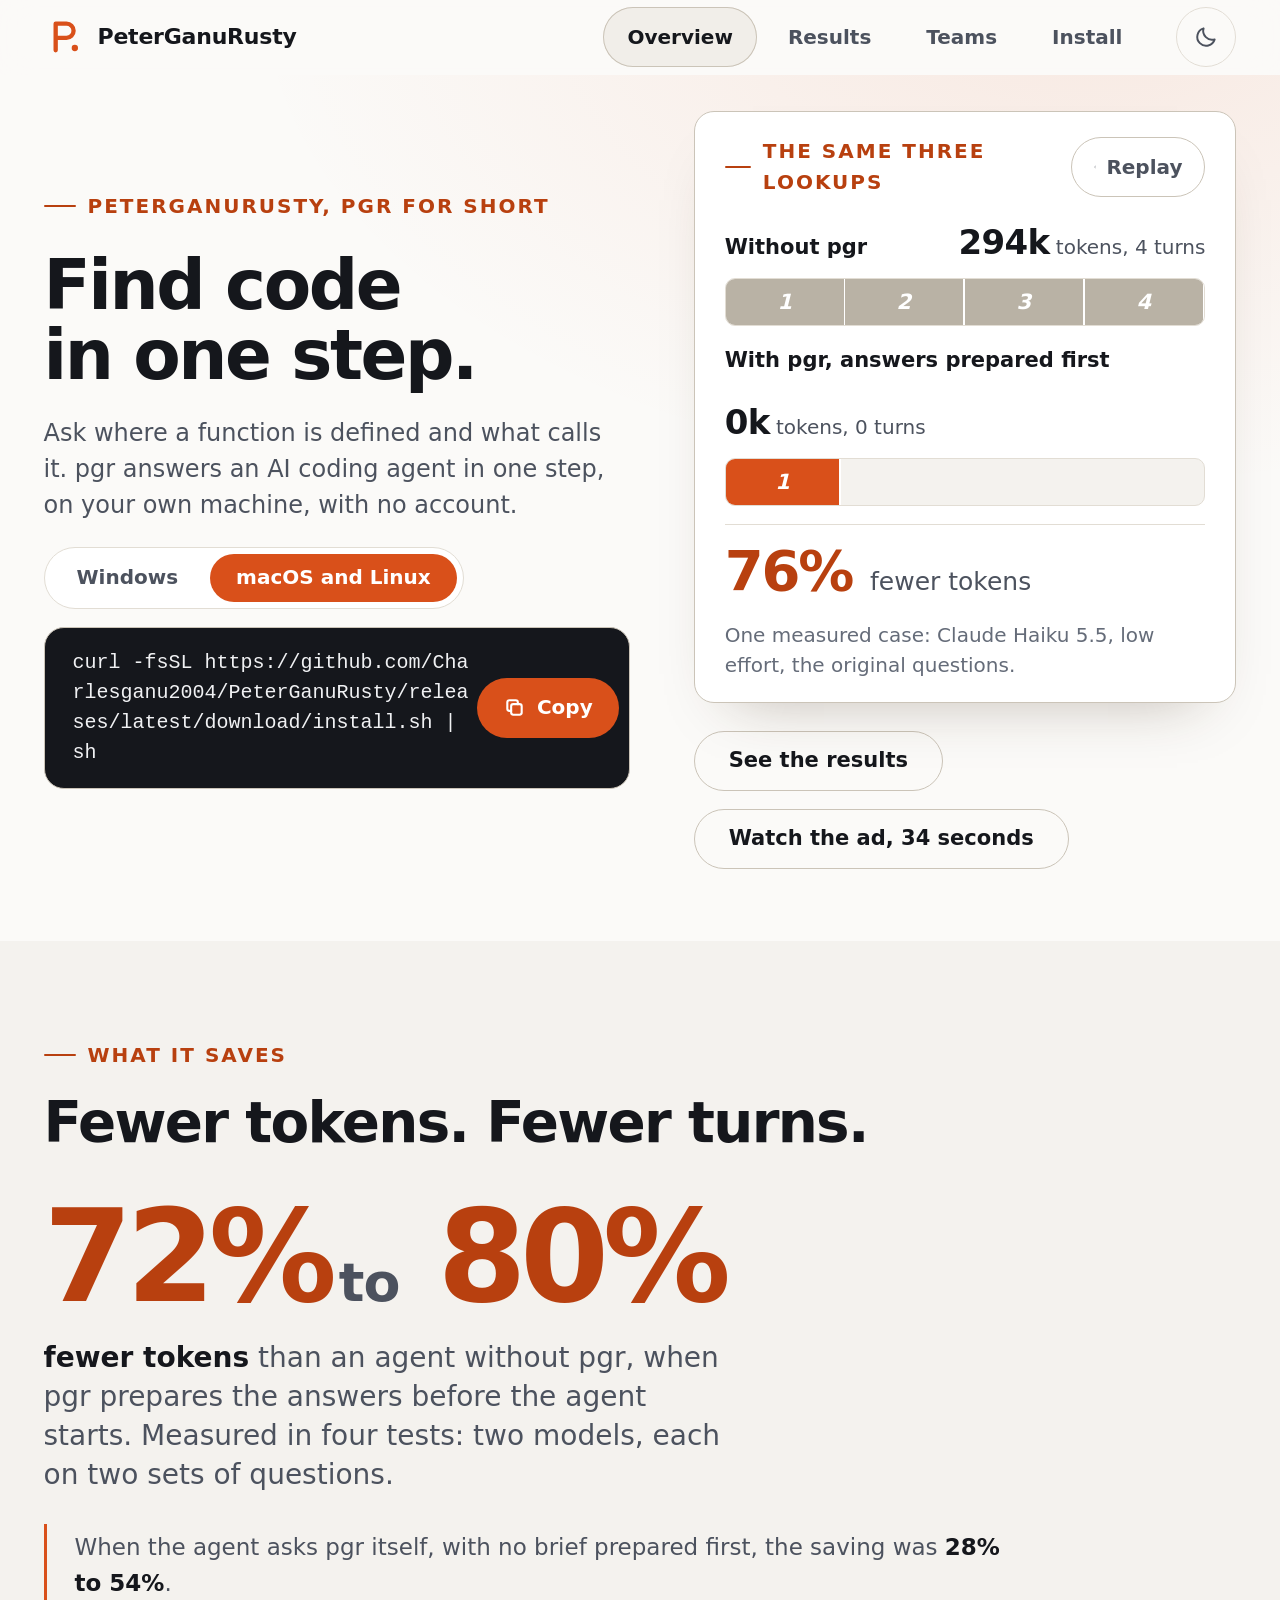
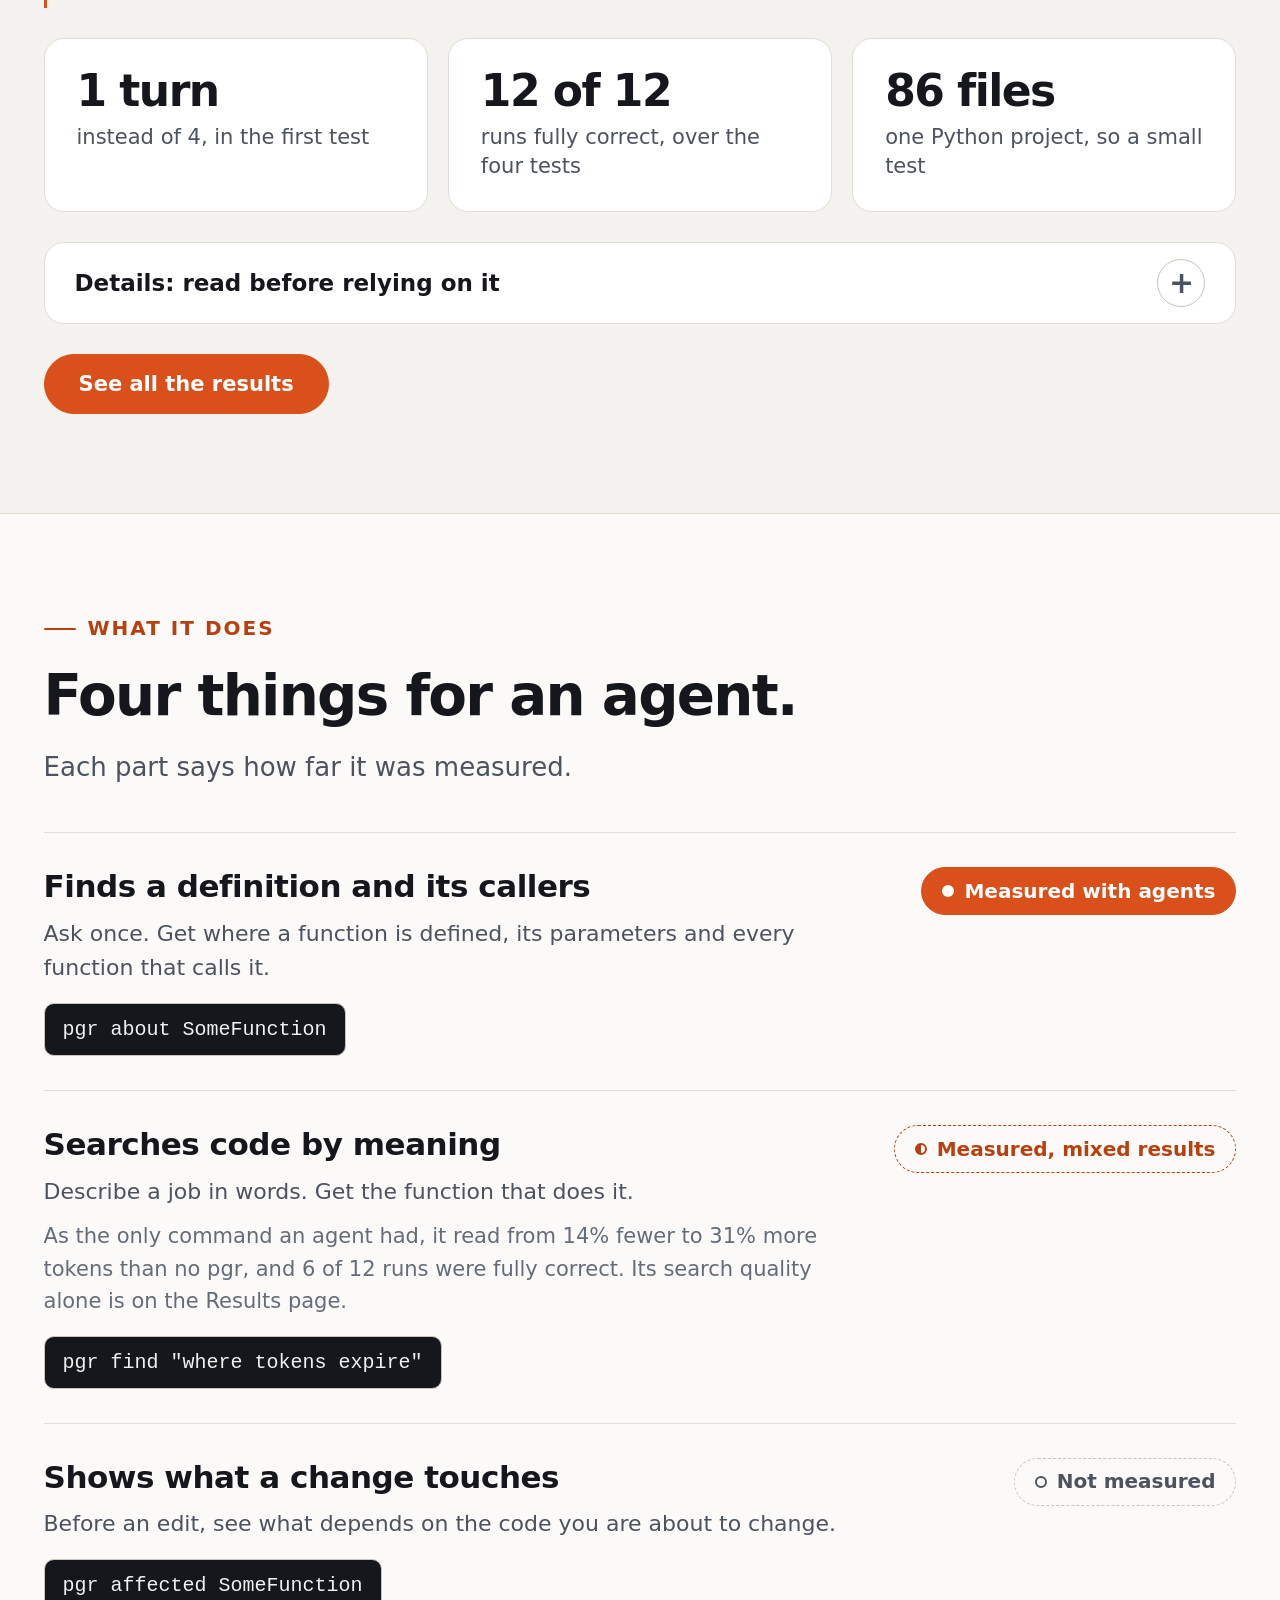
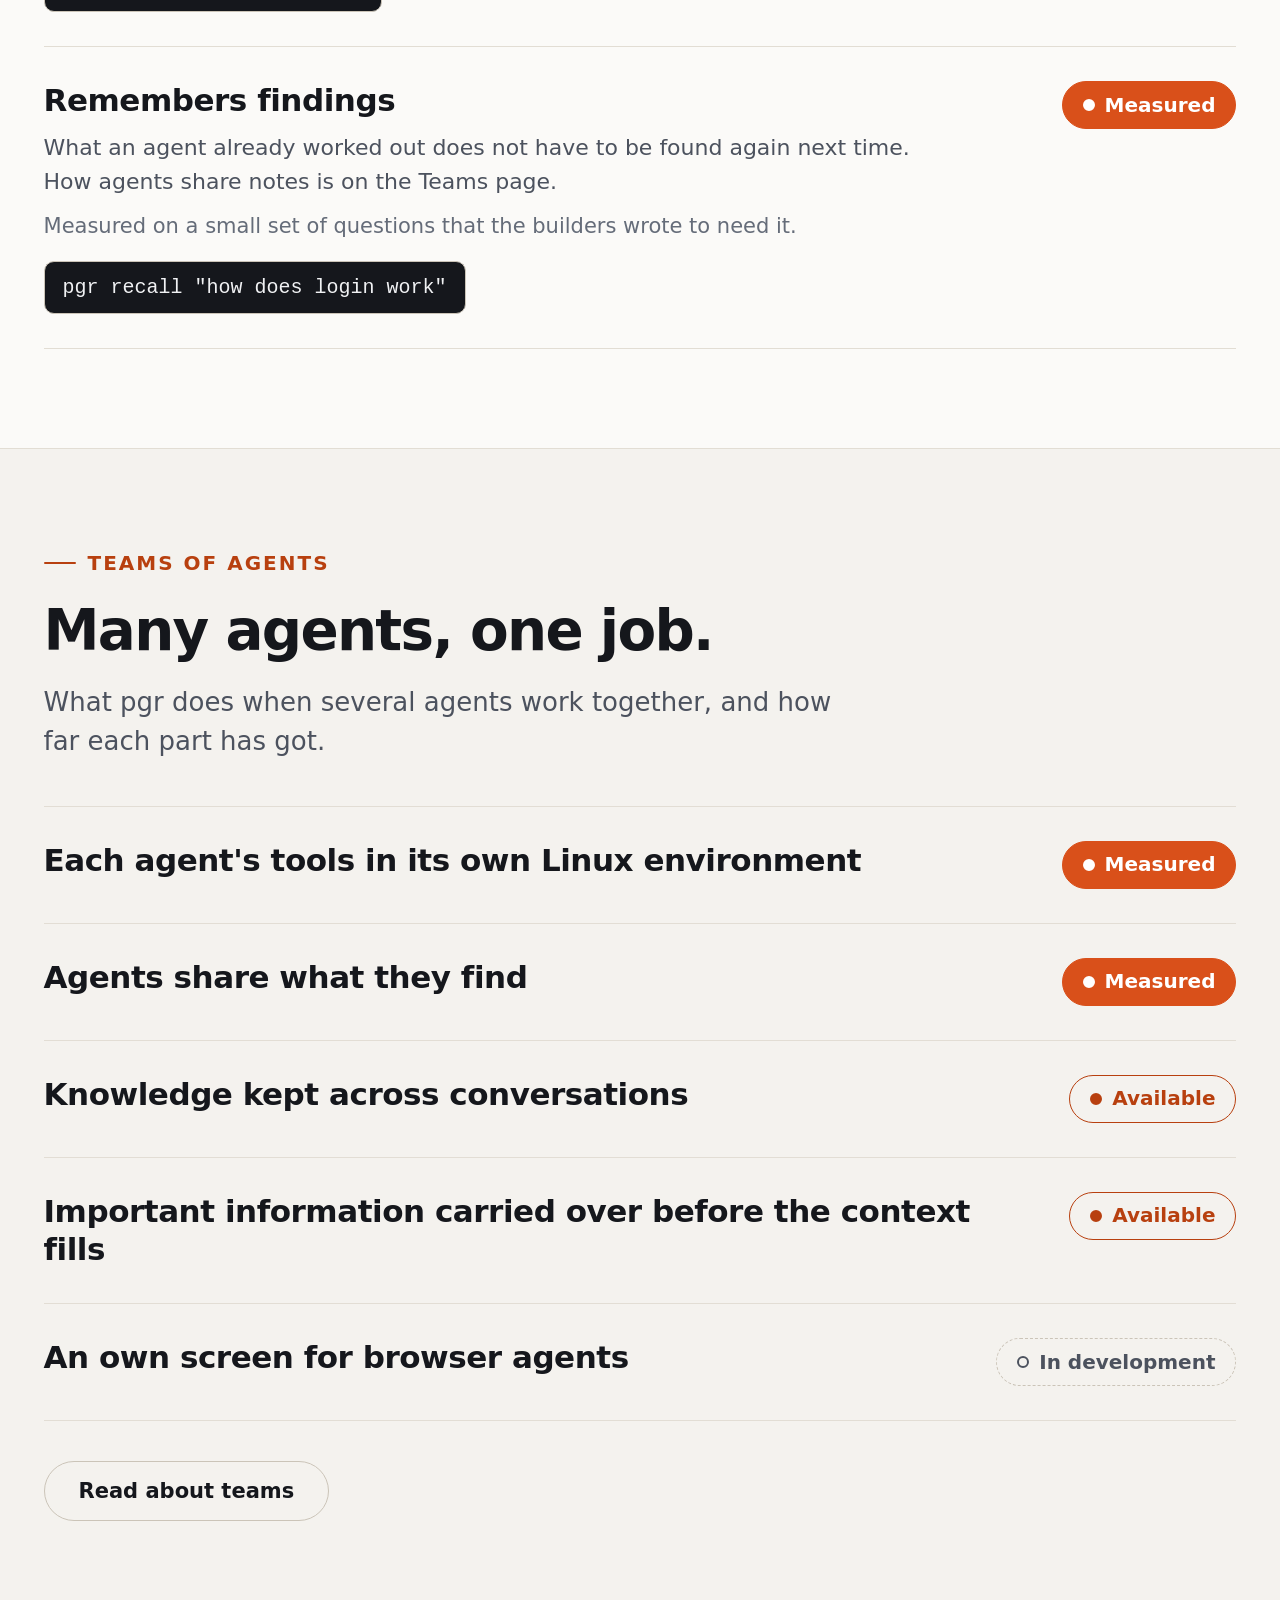
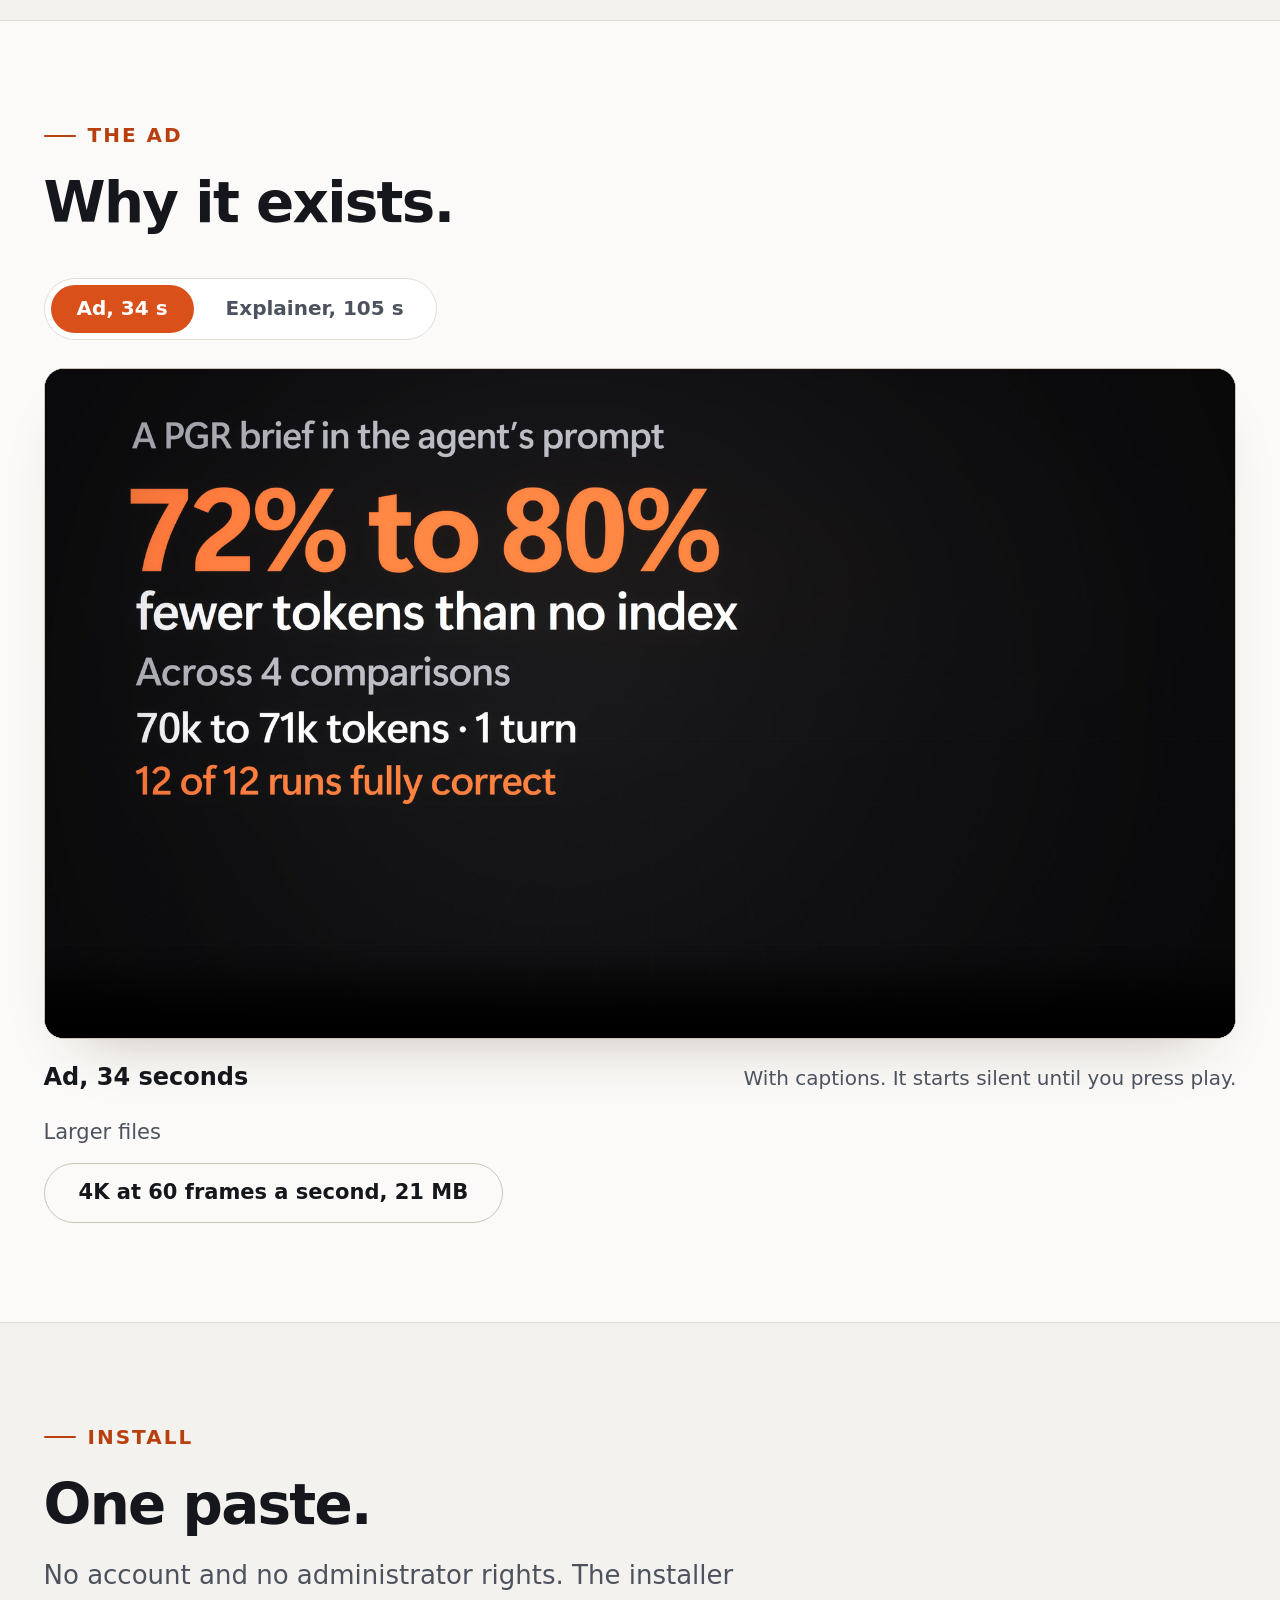
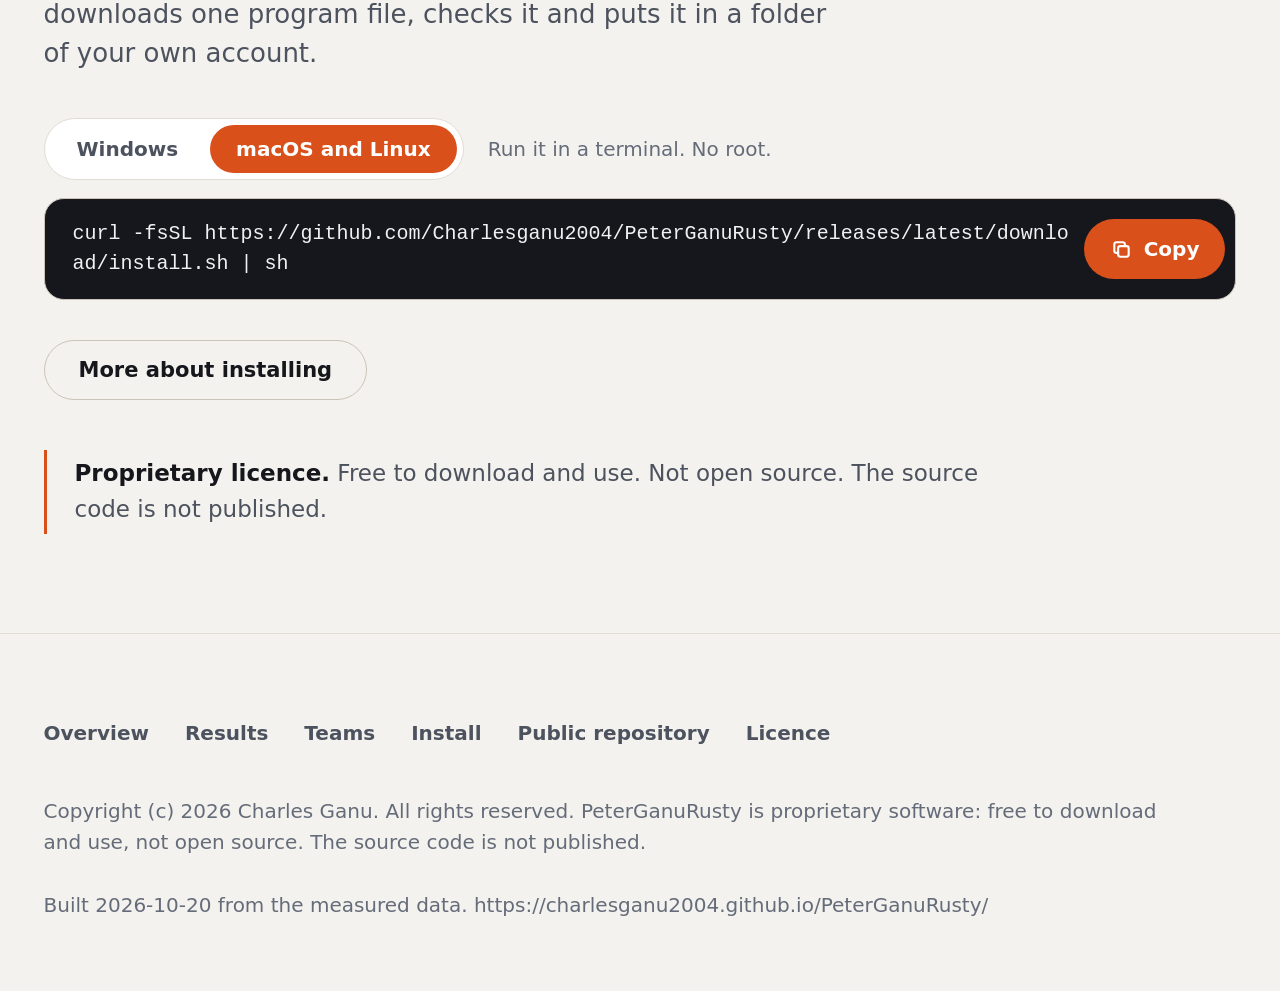
==== docs/index.html @ d9989462 "Site for 0.3.0: larger and simpler, teams of agents, new films Four pages instead of four dense ones" ====
<!doctype html>
<html lang="en">
<head>
<meta charset="utf-8">
<meta name="viewport" content="width=device-width, initial-scale=1">
<meta name="color-scheme" content="dark light">
<meta name="theme-color" content="#0c0d10">
<title>PeterGanuRusty (pgr): find code in one step</title>
<meta name="description" content="PeterGanuRusty (pgr) tells an AI coding agent where a function is defined and what calls it, in one step. It runs on your own machine with no account. Measured results and one install command.">
<meta property="og:title" content="PeterGanuRusty (pgr): find code in one step">
<meta property="og:description" content="A command for AI coding agents that finds code in one step. Local, no account, with measured results.">
<meta property="og:type" content="website">
<link rel="icon" href="data:image/svg+xml,%3Csvg xmlns='http://www.w3.org/2000/svg' viewBox='0 0 24 24'%3E%3Cpath d='M7 4v16M7 4h6.5a4.25 4.25 0 0 1 0 8.5H7' fill='none' stroke='%23ff7a3d' stroke-width='3.2' stroke-linecap='round' stroke-linejoin='round'/%3E%3Ccircle cx='18.5' cy='18.6' r='1.9' fill='%23ff7a3d'/%3E%3C/svg%3E">
<script>(function () { var r = document.documentElement; r.className += " js"; try { var t = localStorage.getItem("pgr-theme"); if (t === "light" || t === "dark") r.setAttribute("data-theme", t); } catch (e) { /* no storage: follow the system */ } })();</script>
<link rel="stylesheet" href="assets/site.css?v=f814f77e">
</head>
<body class="home">
<a class="skip" href="#main">Skip to content</a>
<!--slot:nav--><header class="nav" id="nav">
    <div class="nav-in">
      <a class="brand" href="index.html" aria-label="PeterGanuRusty, overview"><svg class="logo" viewBox="0 0 24 24" aria-hidden="true" focusable="false"><path d="M7 4v16M7 4h6.5a4.25 4.25 0 0 1 0 8.5H7"/><circle cx="18.5" cy="18.6" r="1.9"/></svg><span>PeterGanuRusty</span></a>
      <nav class="nav-links" aria-label="Pages">
        <a href="index.html" aria-current="page">Overview</a>
        <a href="results.html">Results</a>
        <a href="teams.html">Teams</a>
        <a href="install.html">Install</a>
      </nav>
      <button type="button" class="icon-btn" data-theme-toggle aria-label="Switch between the dark and the light theme"><svg viewBox="0 0 24 24" aria-hidden="true" focusable="false"><g class="sun"><circle cx="12" cy="12" r="4.2"/><path d="M12 2.8v2.4M12 18.8v2.4M2.8 12h2.4M18.8 12h2.4M5.5 5.5l1.7 1.7M16.8 16.8l1.7 1.7M5.5 18.5l1.7-1.7M16.8 7.2l1.7-1.7"/></g><path class="moon" d="M20 14.2A8.2 8.2 0 0 1 9.8 4a8.2 8.2 0 1 0 10.2 10.2z"/></svg></button>
    </div>
  </header><!--/slot:nav-->
<main id="main">

  <section class="hero" id="top" aria-labelledby="title">
    <div class="wrap hero-grid">
      <div class="hero-copy">
        <p class="eyebrow">PeterGanuRusty, pgr for short</p>
        <h1 id="title" class="display" aria-label="Find code in one step."><span class="w" aria-hidden="true" style="--i:0"><span>Find</span></span> <span class="w" aria-hidden="true" style="--i:1"><span>code</span></span> <span class="w" aria-hidden="true" style="--i:2"><span>in</span></span> <span class="w" aria-hidden="true" style="--i:3"><span>one</span></span> <span class="w" aria-hidden="true" style="--i:4"><span>step.</span></span></h1>
        <p class="lede">Ask where a function is defined and what calls it. pgr answers an AI coding agent in one step, on your own machine, with no account.</p>
        <!--slot:cmdbox--><div class="cmd" data-cmdbox>
          <div class="cmd-top"><div class="seg" role="radiogroup" aria-label="System"><button type="button" role="radio" aria-checked="true" tabindex="0" data-value="windows">Windows</button><button type="button" role="radio" aria-checked="false" tabindex="-1" data-value="unix">macOS and Linux</button></div><p class="cmd-note" data-sys="windows">Run it in PowerShell. No administrator rights.</p><p class="cmd-note" data-sys="unix" hidden>Run it in a terminal. No root.</p></div>
          <div class="cmd-line" data-sys="windows"><code class="cmd-code">irm https://github.com/Charlesganu2004/PeterGanuRusty/releases/latest/download/install.ps1 | iex</code><button type="button" class="copy" data-copy="irm https://github.com/Charlesganu2004/PeterGanuRusty/releases/latest/download/install.ps1 | iex" aria-label="Copy the Windows command"><svg viewBox="0 0 24 24" aria-hidden="true" focusable="false"><rect x="8.5" y="8.5" width="11" height="11" rx="2.2"/><path d="M15.5 8.5V6.7A2.2 2.2 0 0 0 13.3 4.5H6.7A2.2 2.2 0 0 0 4.5 6.7v6.6a2.2 2.2 0 0 0 2.2 2.2h1.8"/></svg><span class="todo">Copy</span><span class="done">Copied</span></button></div>
          <div class="cmd-line" data-sys="unix" hidden><code class="cmd-code">curl -fsSL https://github.com/Charlesganu2004/PeterGanuRusty/releases/latest/download/install.sh | sh</code><button type="button" class="copy" data-copy="curl -fsSL https://github.com/Charlesganu2004/PeterGanuRusty/releases/latest/download/install.sh | sh" aria-label="Copy the macOS and Linux command"><svg viewBox="0 0 24 24" aria-hidden="true" focusable="false"><rect x="8.5" y="8.5" width="11" height="11" rx="2.2"/><path d="M15.5 8.5V6.7A2.2 2.2 0 0 0 13.3 4.5H6.7A2.2 2.2 0 0 0 4.5 6.7v6.6a2.2 2.2 0 0 0 2.2 2.2h1.8"/></svg><span class="todo">Copy</span><span class="done">Copied</span></button></div>
        </div><!--/slot:cmdbox-->
      </div>
      <div class="hero-side">
        <!--slot:replay--><div class="replay" role="group" aria-label="The same three lookups, with and without pgr">
    <div class="replay-top"><p class="eyebrow">The same three lookups</p><button type="button" class="replay-btn" aria-label="Play the picture again"><svg viewBox="0 0 24 24" aria-hidden="true" focusable="false"><path d="M20 12a8 8 0 1 1-2.6-5.9"/><path d="M20 4.5v4.6h-4.6"/></svg>Replay</button></div>
    <p class="sr-only">Without pgr, an agent read 294k tokens over 4 turns to answer three lookups. With pgr preparing the answers first, it read 71k tokens over 1 turn: 76% fewer tokens.</p>
    <div class="lane lane--ref" aria-hidden="true">
      <div class="lane-head"><span class="lane-name">Without pgr</span><span class="lane-read"><b data-tokens="293653" data-final="294k">294k</b> tokens, <span data-turns data-final="4 turns">4 turns</span></span></div>
      <div class="track"><i class="blk" style="--i:0;--w:25.000%">1</i><i class="blk" style="--i:1;--w:25.000%">2</i><i class="blk" style="--i:2;--w:25.000%">3</i><i class="blk" style="--i:3;--w:25.000%">4</i></div>
    </div>
    <div class="lane lane--best" aria-hidden="true">
      <div class="lane-head"><span class="lane-name">With pgr, answers prepared first</span><span class="lane-read"><b data-tokens="70631" data-final="71k">71k</b> tokens, <span data-turns data-final="1 turn">1 turn</span></span></div>
      <div class="track"><i class="blk" style="--i:0;--w:24.053%">1</i></div>
    </div>
    <p class="delta"><b data-count="76" data-suffix="%">76%</b><span>fewer tokens</span></p>
    <p class="fine">One measured case: Claude Haiku 5.5, low effort, the original questions.</p>
  </div><!--/slot:replay-->
        <div class="btn-row"><a class="btn" href="results.html">See the results</a><!--slot:watch--><a class="btn" href="#ad">Watch the ad, 34 seconds</a><!--/slot:watch--></div>
      </div>
    </div>
  </section>

  <section class="screen screen--alt" id="saves" aria-labelledby="saves-h">
    <div class="wrap">
      <div class="screen-head rv"><p class="eyebrow">What it saves</p><h2 class="title" id="saves-h">Fewer tokens. Fewer turns.</h2></div>
      <!--slot:saves--><div class="stack">
      <div class="rv"><span class="num num--accent" aria-label="72% to 80%"><span data-count="72" data-suffix="%">72%</span><span class="u">to</span> <span data-count="80" data-suffix="%">80%</span></span><p class="stat-label"><b>fewer tokens</b> than an agent without pgr, when pgr prepares the answers before the agent starts. Measured in four tests: two models, each on two sets of questions.</p></div>
      <p class="note rv">When the agent asks pgr itself, with no brief prepared first, the saving was <b>28% to 54%</b>.</p>
      <div class="stats rv"><div><b>1 turn</b><span>instead of 4, in the first test</span></div><div><b>12 of 12</b><span>runs fully correct, over the four tests</span></div><div><b>86 files</b><span>one Python project, so a small test</span></div></div>
      <details class="more rv"><summary>Details: read before relying on it</summary><div class="more-body"><ul class="bullets"><li>The tests ran on one Python project of 86 files, with three lookup questions, on Claude Haiku 5.5, low effort and Claude Sonnet 5.5, medium effort.</li><li>The ready brief means pgr prepared the answers before the agent started. The agent had no command to call. The questions suit it: two of the three in each set name the function.</li><li>The people who built pgr wrote the questions. The second set was written after the first, but the ready brief was written after both had been run, so it is not an untouched test.</li><li>Open-ended work was not tested: finding a bug, changing code, or exploring a repository the agent was not pointed at.</li><li>The agents without pgr were run a day before the team tests, so that comparison crosses a day. On the test machine another tool altered some of their reads, which lowered their correct answers, so pgr is compared with them on tokens and turns, not on correct answers.</li></ul><div class="btn-row"><a class="btn" href="results.html#method">All the limits, on the Results page</a></div></div></details>
      <div class="btn-row rv"><a class="btn btn--primary" href="results.html">See all the results</a></div>
    </div><!--/slot:saves-->
    </div>
  </section>

  <section class="screen" id="does" aria-labelledby="does-h">
    <div class="wrap">
      <div class="screen-head rv"><p class="eyebrow">What it does</p><h2 class="title" id="does-h">Four things for an agent.</h2><p class="lede">Each part says how far it was measured.</p></div>
      <!--slot:does--><div class="rows rv">
        <article class="row"><div><h3>Finds a definition and its callers</h3><p>Ask once. Get where a function is defined, its parameters and every function that calls it.</p><code class="cmdpill">pgr about SomeFunction</code></div><span class="chip chip--measured">Measured with agents</span></article>
        <article class="row"><div><h3>Searches code by meaning</h3><p>Describe a job in words. Get the function that does it.</p><p class="row-note">As the only command an agent had, it read from 14% fewer to 31% more tokens than no pgr, and 6 of 12 runs were fully correct. Its search quality alone is on the Results page.</p><code class="cmdpill">pgr find &quot;where tokens expire&quot;</code></div><span class="chip chip--mixed">Measured, mixed results</span></article>
        <article class="row"><div><h3>Shows what a change touches</h3><p>Before an edit, see what depends on the code you are about to change.</p><code class="cmdpill">pgr affected SomeFunction</code></div><span class="chip chip--dev">Not measured</span></article>
        <article class="row"><div><h3>Remembers findings</h3><p>What an agent already worked out does not have to be found again next time. How agents share notes is on the Teams page.</p><p class="row-note">Measured on a small set of questions that the builders wrote to need it.</p><code class="cmdpill">pgr recall &quot;how does login work&quot;</code></div><span class="chip chip--measured">Measured</span></article>
      </div><!--/slot:does-->
    </div>
  </section>

  <section class="screen screen--alt" id="teams" aria-labelledby="teams-h">
    <div class="wrap">
      <div class="screen-head rv"><p class="eyebrow">Teams of agents</p><h2 class="title" id="teams-h">Many agents, one job.</h2><p class="lede">What pgr does when several agents work together, and how far each part has got.</p></div>
      <!--slot:teams--><div class="rows rv">
        <article class="row"><div><h3>Each agent&#x27;s tools in its own Linux environment</h3></div><span class="chip chip--measured">Measured</span></article>
        <article class="row"><div><h3>Agents share what they find</h3></div><span class="chip chip--measured">Measured</span></article>
        <article class="row"><div><h3>Knowledge kept across conversations</h3></div><span class="chip chip--available">Available</span></article>
        <article class="row"><div><h3>Important information carried over before the context fills</h3></div><span class="chip chip--available">Available</span></article>
        <article class="row"><div><h3>An own screen for browser agents</h3></div><span class="chip chip--dev">In development</span></article>
      </div><!--/slot:teams-->
      <div class="btn-row rv" style="margin-top:2rem"><a class="btn" href="teams.html">Read about teams</a></div>
    </div>
  </section>

  <section class="screen" id="ad" aria-labelledby="ad-h">
    <div class="wrap">
      <div class="screen-head rv"><p class="eyebrow">The ad</p><h2 class="title" id="ad-h">Why it exists.</h2></div>
      <!--slot:ad--><div class="films rv" data-films>
      <div class="seg" role="radiogroup" aria-label="Film" hidden><button type="button" role="radio" aria-checked="true" tabindex="0" data-value="ad">Ad, 34 s</button><button type="button" role="radio" aria-checked="false" tabindex="-1" data-value="explainer">Explainer, 105 s</button></div>
      <figure class="film" data-kind="ad">
        <div class="film-frame" style="aspect-ratio:1920/1080"><video controls playsinline preload="none" width="1920" height="1080" poster="media/pgr-trailer-poster.jpg" aria-label="Ad, 34 seconds">
          <source src="media/pgr-trailer-1080p60.mp4" type="video/mp4">
          <track kind="captions" src="media/pgr-trailer.en.vtt" srclang="en" label="English" default>
          <p>This browser cannot play the video.</p>
        </video></div>
        <figcaption class="film-cap"><b>Ad, 34 seconds</b><span>With captions. It starts silent until you press play.</span></figcaption>
        <div class="film-links"><p>Larger files</p><div class="btn-row"><a class="btn" href="media/pgr-trailer-2160p60.mp4">4K at 60 frames a second, 21 MB</a></div></div>
      </figure>
      <figure class="film" data-kind="explainer" hidden>
        <div class="film-frame" style="aspect-ratio:1920/1080"><video controls playsinline preload="none" width="1920" height="1080" poster="media/pgr-explainer-poster.jpg" aria-label="Explainer, 105 seconds">
          <source src="media/pgr-explainer-1080p60.mp4" type="video/mp4">
          <track kind="captions" src="media/pgr-explainer.en.vtt" srclang="en" label="English" default>
          <p>This browser cannot play the video.</p>
        </video></div>
        <figcaption class="film-cap"><b>Explainer, 105 seconds</b><span>With captions. It starts silent until you press play.</span></figcaption>
        <div class="film-links"><p>Larger files</p><div class="btn-row"><a class="btn" href="media/pgr-explainer-2160p60.mp4">4K at 60 frames a second, 59 MB</a></div></div>
      </figure>
    </div><!--/slot:ad-->
    </div>
  </section>

  <section class="screen screen--alt" id="install" aria-labelledby="install-h">
    <div class="wrap">
      <div class="screen-head rv"><p class="eyebrow">Install</p><h2 class="title" id="install-h">One paste.</h2><p class="lede">No account and no administrator rights. The installer downloads one program file, checks it and puts it in a folder of your own account.</p></div>
      <div class="rv"><!--slot:cmdbox--><div class="cmd" data-cmdbox>
          <div class="cmd-top"><div class="seg" role="radiogroup" aria-label="System"><button type="button" role="radio" aria-checked="true" tabindex="0" data-value="windows">Windows</button><button type="button" role="radio" aria-checked="false" tabindex="-1" data-value="unix">macOS and Linux</button></div><p class="cmd-note" data-sys="windows">Run it in PowerShell. No administrator rights.</p><p class="cmd-note" data-sys="unix" hidden>Run it in a terminal. No root.</p></div>
          <div class="cmd-line" data-sys="windows"><code class="cmd-code">irm https://github.com/Charlesganu2004/PeterGanuRusty/releases/latest/download/install.ps1 | iex</code><button type="button" class="copy" data-copy="irm https://github.com/Charlesganu2004/PeterGanuRusty/releases/latest/download/install.ps1 | iex" aria-label="Copy the Windows command"><svg viewBox="0 0 24 24" aria-hidden="true" focusable="false"><rect x="8.5" y="8.5" width="11" height="11" rx="2.2"/><path d="M15.5 8.5V6.7A2.2 2.2 0 0 0 13.3 4.5H6.7A2.2 2.2 0 0 0 4.5 6.7v6.6a2.2 2.2 0 0 0 2.2 2.2h1.8"/></svg><span class="todo">Copy</span><span class="done">Copied</span></button></div>
          <div class="cmd-line" data-sys="unix" hidden><code class="cmd-code">curl -fsSL https://github.com/Charlesganu2004/PeterGanuRusty/releases/latest/download/install.sh | sh</code><button type="button" class="copy" data-copy="curl -fsSL https://github.com/Charlesganu2004/PeterGanuRusty/releases/latest/download/install.sh | sh" aria-label="Copy the macOS and Linux command"><svg viewBox="0 0 24 24" aria-hidden="true" focusable="false"><rect x="8.5" y="8.5" width="11" height="11" rx="2.2"/><path d="M15.5 8.5V6.7A2.2 2.2 0 0 0 13.3 4.5H6.7A2.2 2.2 0 0 0 4.5 6.7v6.6a2.2 2.2 0 0 0 2.2 2.2h1.8"/></svg><span class="todo">Copy</span><span class="done">Copied</span></button></div>
        </div><!--/slot:cmdbox--></div>
      <div class="btn-row rv" style="margin-top:2rem"><a class="btn" href="install.html">More about installing</a></div>
      <p class="note rv" style="margin-top:2.5rem"><b>Proprietary licence.</b> Free to download and use. Not open source. The source code is not published.</p>
    </div>
  </section>

</main>
<!--slot:foot--><footer class="foot">
  <div class="wrap foot-in">
    <nav aria-label="More"><a href="index.html">Overview</a><a href="results.html">Results</a><a href="teams.html">Teams</a><a href="install.html">Install</a><a href="https://github.com/Charlesganu2004/PeterGanuRusty">Public repository</a><a href="https://github.com/Charlesganu2004/PeterGanuRusty/blob/main/LICENSE.txt">Licence</a></nav>
    <p>Copyright (c) 2026 Charles Ganu. All rights reserved. PeterGanuRusty is proprietary software: free to download and use, not open source. The source code is not published.</p>
    <p>Built 2026-10-20 from the measured data. https://charlesganu2004.github.io/PeterGanuRusty/</p>
  </div>
</footer><!--/slot:foot-->
<script src="data/showcase.js?v=c8330b98" defer></script>
<script src="assets/site.js?v=c5bd0700" defer></script>
</body>
</html>
---- docs/assets/site.css ----
/* PeterGanuRusty site. One theme in two lights, one rust accent, one radius scale.
   Built for a desktop screen: the root size grows with the window (20 px up to 1536 wide, 25 px at 1920, 28 px from 2150),
   body text is never under 20 px at the common sizes, every control is at least 3 rem (60 px) tall, and each section holds
   one idea and one big number. Motion is transform and opacity only and stops for people who ask for less. */

:root {
  color-scheme: dark;
  --bg: #0c0d10;
  --bg-2: #101216;
  --surface: #15181d;
  --surface-2: #1d2128;
  --line: #2a2f38;
  --line-2: #3b424d;
  --text: #f5f6f8;
  --muted: #b3b9c4;
  --faint: #8c94a1;
  --accent: #ff7a3d;
  --accent-ink: #ff9461;
  --on-accent: #1c0d04;
  --accent-soft: rgba(255, 122, 61, .14);
  --bar-ref: #4a515d;
  --glass: rgba(12, 13, 16, .82);
  --code-bg: #0a0b0e;
  --shadow: 0 30px 60px -34px rgba(0, 0, 0, .8);

  --font: "Segoe UI Variable Display", "Segoe UI Variable Text", "Segoe UI", system-ui, -apple-system, "Helvetica Neue", Arial, sans-serif;
  --mono: "Cascadia Mono", "SF Mono", ui-monospace, Menlo, Consolas, monospace;

  /* one radius scale: small, large, pill */
  --r-s: 10px;
  --r-l: 20px;
  --r-pill: 999px;

  --nav-h: 3.7rem;
  --control: 3rem;
  --gut: clamp(1.25rem, 3.4vw, 4.5rem);
  --wrap: min(100% - 2 * var(--gut), 78rem);
  --ease: cubic-bezier(.22, .8, .24, 1);
}

@media (prefers-color-scheme: light) {
  :root:not([data-theme="dark"]) {
    color-scheme: light;
    --bg: #fbfaf8;
    --bg-2: #f4f2ee;
    --surface: #ffffff;
    --surface-2: #f1eee9;
    --line: #e2ddd4;
    --line-2: #cbc4b8;
    --text: #15171c;
    --muted: #4c525e;
    --faint: #656c79;
    --accent: #d9501a;
    --accent-ink: #b8400f;
    --on-accent: #ffffff;
    --accent-soft: rgba(217, 80, 26, .10);
    --bar-ref: #b9b2a5;
    --glass: rgba(251, 250, 248, .86);
    --code-bg: #15171c;
    --shadow: 0 30px 60px -38px rgba(60, 40, 20, .35);
  }
}

:root[data-theme="light"] {
  color-scheme: light;
  --bg: #fbfaf8;
  --bg-2: #f4f2ee;
  --surface: #ffffff;
  --surface-2: #f1eee9;
  --line: #e2ddd4;
  --line-2: #cbc4b8;
  --text: #15171c;
  --muted: #4c525e;
  --faint: #656c79;
  --accent: #d9501a;
  --accent-ink: #b8400f;
  --on-accent: #ffffff;
  --accent-soft: rgba(217, 80, 26, .10);
  --bar-ref: #b9b2a5;
  --glass: rgba(251, 250, 248, .86);
  --code-bg: #15171c;
  --shadow: 0 30px 60px -38px rgba(60, 40, 20, .35);
}

/* ---------- base ---------- */

*, *::before, *::after { box-sizing: border-box; }
html { font-size: clamp(20px, 1.3vw, 28px); -webkit-text-size-adjust: 100%; scroll-behavior: smooth; scroll-padding-top: calc(var(--nav-h) + 1rem); }
@media (max-width: 760px) { html { font-size: 18px; } }
body { margin: 0; background: var(--bg); color: var(--text); font-family: var(--font); font-size: 1rem; line-height: 1.55; font-feature-settings: "tnum" 1; -webkit-font-smoothing: antialiased; text-rendering: optimizeLegibility; }
h1, h2, h3, p, ul, ol, figure, dl, dd { margin: 0; }
ul, ol { padding: 0; list-style: none; }
img, svg, video { display: block; max-width: 100%; }
a { color: inherit; text-decoration-color: color-mix(in oklab, currentColor 40%, transparent); text-underline-offset: .2em; }
a:hover { text-decoration-color: currentColor; }
button { font: inherit; color: inherit; background: none; border: 0; padding: 0; cursor: pointer; }
code, kbd, pre { font-family: var(--mono); }
:focus-visible { outline: 3px solid var(--accent-ink); outline-offset: 3px; border-radius: var(--r-s); }
::selection { background: var(--accent); color: var(--on-accent); }
.sr-only { position: absolute; width: 1px; height: 1px; overflow: hidden; clip: rect(0 0 0 0); white-space: nowrap; }
.skip { position: absolute; left: 1rem; top: -4rem; z-index: 100; background: var(--accent); color: var(--on-accent); padding: .8rem 1.2rem; border-radius: var(--r-s); font-weight: 600; }
.skip:focus { top: 1rem; }
.wrap { width: var(--wrap); margin-inline: auto; }

/* a single column of content never grows wider than its container, however long a line of it is */
.hero-copy, .stack, .screen-head, .cmd, .lane, .group, .item-list, .legend, .more-body, .dl, .bullets, .films, .foot-in, .replay, .chart { grid-template-columns: minmax(0, 1fr); }

/* ---------- navigation ---------- */

.nav { position: sticky; top: 0; z-index: 50; background: var(--glass); backdrop-filter: blur(16px) saturate(1.2); -webkit-backdrop-filter: blur(16px) saturate(1.2); border-bottom: 1px solid transparent; transition: border-color .2s; }
.nav.scrolled { border-bottom-color: var(--line); }
.nav-in { display: flex; align-items: center; gap: 1.5rem; min-height: var(--nav-h); width: var(--wrap); margin-inline: auto; }
.brand { display: inline-flex; align-items: center; gap: .7rem; min-height: var(--control); font-weight: 700; font-size: 1.1rem; letter-spacing: -.01em; text-decoration: none; }
.logo { width: 2rem; height: 2rem; fill: none; stroke: var(--accent); stroke-width: 2.6; stroke-linecap: round; stroke-linejoin: round; }
.logo circle { fill: var(--accent); stroke: none; }
.nav-links { display: flex; gap: .35rem; margin-left: auto; }
.nav-links a { display: inline-flex; align-items: center; min-height: var(--control); padding: 0 1.2rem; border-radius: var(--r-pill); color: var(--muted); font-weight: 560; text-decoration: none; transition: background .15s, color .15s; }
.nav-links a:hover { color: var(--text); background: var(--surface-2); }
.nav-links a[aria-current="page"] { color: var(--text); background: var(--surface-2); box-shadow: inset 0 0 0 1px var(--line-2); }
.icon-btn { display: inline-grid; place-items: center; width: var(--control); height: var(--control); border-radius: var(--r-pill); color: var(--muted); border: 1px solid var(--line); transition: color .15s, border-color .15s, background .15s; }
.icon-btn:hover { color: var(--text); border-color: var(--line-2); background: var(--surface-2); }
.icon-btn svg { width: 1.3rem; height: 1.3rem; fill: none; stroke: currentColor; stroke-width: 1.8; stroke-linecap: round; stroke-linejoin: round; }
.icon-btn .moon { display: none; }
:root[data-theme="light"] .icon-btn .sun { display: none; }
:root[data-theme="light"] .icon-btn .moon { display: block; }
@media (prefers-color-scheme: light) {
  :root:not([data-theme="dark"]) .icon-btn .sun { display: none; }
  :root:not([data-theme="dark"]) .icon-btn .moon { display: block; }
}
@media (max-width: 760px) { .nav-in { gap: .4rem; } .nav-links a { padding: 0 .7rem; } .brand span { display: none; } }
@media (max-width: 480px) { .nav-links { gap: 0; } .nav-links a { padding: 0 .5rem; font-size: .9rem; } .icon-btn { width: 48px; height: 48px; } }

/* ---------- type ---------- */

.eyebrow { display: inline-flex; align-items: center; gap: .6rem; font-size: 1rem; font-weight: 700; letter-spacing: .1em; text-transform: uppercase; color: var(--accent-ink); }
.eyebrow::before { content: ""; width: 1.6rem; height: 2px; background: currentColor; border-radius: 2px; }
.display { font-size: clamp(3rem, 5.4vw, 6.6rem); line-height: 1.02; letter-spacing: -.035em; font-weight: 720; text-wrap: balance; }
.display .w { display: inline-block; overflow: hidden; vertical-align: top; padding-bottom: .12em; margin-bottom: -.12em; }
.display .w > span { display: inline-block; }
.title { font-size: clamp(2.5rem, 4.4vw, 5rem); line-height: 1.06; letter-spacing: -.03em; font-weight: 700; }
.lede { font-size: 1.3rem; line-height: 1.5; color: var(--muted); max-width: 36rem; }
.lede b, .lede strong { color: var(--text); font-weight: 600; }
.fine { font-size: 1rem; line-height: 1.5; color: var(--faint); }
.mono { font-family: var(--mono); }
.accent { color: var(--accent-ink); }

/* ---------- sections ---------- */

.screen { position: relative; padding-block: clamp(4rem, 11vh, 8rem); }
.screen + .screen { border-top: 1px solid var(--line); }
.screen--alt { background: var(--bg-2); }
.screen-head { display: grid; gap: 1.1rem; margin-bottom: clamp(2.2rem, 5vh, 3.6rem); }
.screen-head .lede { max-width: 40rem; }
.stack { display: grid; gap: clamp(1.5rem, 3vh, 2.4rem); }

/* ---------- controls ---------- */

.btn-row { display: flex; flex-wrap: wrap; gap: .9rem; }
.btn { display: inline-flex; align-items: center; justify-content: center; gap: .6rem; min-height: var(--control); padding: 0 1.7rem; border-radius: var(--r-pill); font-weight: 650; font-size: 1.05rem; text-decoration: none; border: 1px solid var(--line-2); background: transparent; color: var(--text); transition: transform .15s var(--ease), background .15s, border-color .15s; }
.btn:hover { background: var(--surface-2); border-color: var(--faint); }
.btn:active { transform: translateY(1px); }
.btn--primary { background: var(--accent); border-color: var(--accent); color: var(--on-accent); }
.btn--primary:hover { background: var(--accent-ink); border-color: var(--accent-ink); }
.btn svg { width: 1.2rem; height: 1.2rem; fill: none; stroke: currentColor; stroke-width: 2; stroke-linecap: round; stroke-linejoin: round; }

.seg { display: inline-flex; padding: .3rem; gap: .3rem; border: 1px solid var(--line); border-radius: var(--r-pill); background: var(--surface); }
.seg button { min-height: max(48px, calc(var(--control) - .6rem)); padding: 0 1.3rem; border-radius: var(--r-pill); font-weight: 600; color: var(--muted); transition: background .15s, color .15s; }
.seg button:hover { color: var(--text); }
.seg button[aria-checked="true"] { background: var(--accent); color: var(--on-accent); }
.seg button:focus-visible { outline-offset: 1px; }

/* the install command */
.cmd { display: grid; gap: .9rem; }
.cmd-top { display: flex; flex-wrap: wrap; align-items: center; gap: .6rem 1.2rem; }
.cmd-top .cmd-note { margin: 0; }
.cmd-line { display: flex; align-items: center; gap: .4rem; background: var(--code-bg); border: 1px solid var(--line-2); border-radius: var(--r-l); padding: .5rem .5rem .5rem 1.4rem; min-height: 4.2rem; }
.cmd-line[hidden] { display: none; }
.cmd-code { flex: 1; min-width: 0; font-family: var(--mono); font-size: 1rem; line-height: 1.5; color: #f0f1f3; white-space: pre-wrap; overflow-wrap: anywhere; word-break: break-all; padding-block: .5rem; }
.cmd-multi { word-break: normal; }
.cmd-code .p { color: var(--accent); user-select: none; }
.copy { display: inline-flex; align-items: center; gap: .55rem; min-height: var(--control); padding: 0 1.3rem; border-radius: var(--r-pill); background: var(--accent); color: var(--on-accent); font-weight: 700; font-size: 1rem; flex: none; transition: background .15s, transform .15s var(--ease); }
.copy:hover { background: var(--accent-ink); }
.copy:active { transform: translateY(1px); }
.copy svg { width: 1.15rem; height: 1.15rem; fill: none; stroke: currentColor; stroke-width: 2.2; stroke-linecap: round; stroke-linejoin: round; }
.copy .done { display: none; }
.copy.is-done .done { display: inline; }
.copy.is-done .todo { display: none; }
.cmd-note { color: var(--faint); font-size: 1rem; }
.cmd-note[hidden] { display: none; }

/* ---------- the first screen ---------- */

.hero { padding-block: clamp(1.4rem, 4vh, 3.2rem) clamp(3rem, 8vh, 6rem); min-height: calc(100svh - var(--nav-h)); display: grid; align-items: center; background: radial-gradient(60rem 36rem at 85% -10%, var(--accent-soft), transparent 70%); }
.hero-grid { display: grid; grid-template-columns: minmax(0, 1.08fr) minmax(0, 1fr); gap: clamp(2.5rem, 5vw, 5rem); align-items: center; }
.hero-copy { display: grid; gap: 1.2rem; }
.hero-copy .display { margin-top: .2rem; }
.hero-copy .lede { max-width: 36rem; font-size: 1.2rem; }
.hero-side { display: grid; gap: 1.4rem; grid-template-columns: minmax(0, 1fr); }
.hero .cmd-note { display: none; }
@media (max-width: 1000px) { .hero-grid { grid-template-columns: 1fr; } }

/* the replay: one measured case, drawn as turns */
.replay { position: relative; border: 1px solid var(--line-2); border-radius: var(--r-l); background: var(--surface); padding: 1.2rem 1.5rem 1.1rem; box-shadow: var(--shadow); display: grid; gap: .9rem; }
.replay-top { display: flex; align-items: center; justify-content: space-between; gap: 1rem; }
.replay-top .eyebrow { margin: 0; }
.replay-btn { min-height: var(--control); padding: 0 1.1rem; border-radius: var(--r-pill); border: 1px solid var(--line-2); color: var(--muted); font-weight: 600; display: inline-flex; align-items: center; gap: .5rem; }
.replay-btn:hover { color: var(--text); background: var(--surface-2); }
.replay-btn svg { width: 1.1rem; height: 1.1rem; fill: none; stroke: currentColor; stroke-width: 2; stroke-linecap: round; stroke-linejoin: round; }
.lane { display: grid; gap: .45rem; }
.lane-head { display: flex; align-items: baseline; justify-content: space-between; gap: 1rem; flex-wrap: wrap; }
.lane-name { font-weight: 650; font-size: 1.05rem; }
.lane-read { color: var(--muted); font-size: 1rem; }
.lane-read b { font-size: 1.7rem; letter-spacing: -.02em; color: var(--text); font-weight: 720; }
.track { display: flex; height: 2.4rem; border-radius: var(--r-s); background: var(--bg-2); border: 1px solid var(--line); overflow: hidden; }
.blk { display: grid; place-items: center; flex: none; width: var(--w); height: 100%; background: var(--bar-ref); color: #fff; font-weight: 700; font-size: 1.05rem; border-right: 2px solid var(--surface); }
.lane--best .blk { background: var(--accent); color: var(--on-accent); }
.js .replay .blk { transform: scaleX(0); transform-origin: left; opacity: 0; }
.js .replay.run .blk { animation: land .5s var(--ease) forwards; animation-delay: calc(var(--i) * .55s + .3s); }
.js .replay.run .lane--best .blk { animation-delay: 2.7s; }
.js .replay.done .blk { transform: none; opacity: 1; animation: none; }
@keyframes land { from { transform: scaleX(0); opacity: 0; } to { transform: none; opacity: 1; } }
.delta { display: flex; align-items: baseline; gap: .9rem; flex-wrap: wrap; border-top: 1px solid var(--line); padding-top: .9rem; }
.delta b { font-size: clamp(2.8rem, 4vw, 4.4rem); line-height: 1; letter-spacing: -.04em; color: var(--accent-ink); font-weight: 760; }
.delta span { font-size: 1.25rem; color: var(--muted); }
.js .replay .delta { opacity: 0; transform: translateY(8px); }
.js .replay.run .delta { animation: rise .6s var(--ease) 3.3s forwards; }
.js .replay.done .delta { opacity: 1; transform: none; animation: none; }
@keyframes rise { to { opacity: 1; transform: none; } }

/* ---------- big numbers ---------- */

.num { display: block; font-size: clamp(4.5rem, 10vw, 12rem); line-height: .94; letter-spacing: -.05em; font-weight: 780; color: var(--text); font-variant-numeric: tabular-nums; }
.num .u { font-size: .42em; letter-spacing: -.02em; color: var(--muted); font-weight: 620; margin-left: .15em; }
.num--accent { color: var(--accent-ink); }
.stat-label { font-size: 1.4rem; line-height: 1.4; color: var(--muted); max-width: 34rem; margin-top: 1rem; }
.stat-label b { color: var(--text); font-weight: 600; }
.stats { display: grid; grid-template-columns: repeat(3, minmax(0, 1fr)); gap: 1rem; }
.stats > div { border: 1px solid var(--line); border-radius: var(--r-l); padding: 1.5rem 1.6rem; background: var(--surface); display: grid; gap: .5rem; align-content: start; }
.stats b { font-size: clamp(2.2rem, 3.4vw, 3.6rem); line-height: 1; letter-spacing: -.035em; font-weight: 740; }
.stats span { color: var(--muted); font-size: 1.05rem; line-height: 1.4; }
@media (max-width: 1000px) { .stats { grid-template-columns: 1fr; } }

.pair { display: grid; grid-template-columns: repeat(2, minmax(0, 1fr)); gap: 1.4rem; }
.pair > div { border: 1px solid var(--line); border-radius: var(--r-l); padding: 1.8rem; background: var(--surface); }
.pair > div.best { border-color: var(--accent); background: linear-gradient(180deg, var(--accent-soft), transparent 70%), var(--surface); }
.pair .num { font-size: clamp(4rem, 8vw, 9rem); }
.pair p { color: var(--muted); font-size: 1.15rem; margin-top: .8rem; }
@media (max-width: 1000px) { .pair { grid-template-columns: 1fr; } }

/* ---------- rows, chips, notes ---------- */

.rows { border-top: 1px solid var(--line); }
.row { display: grid; grid-template-columns: minmax(0, 1fr) auto; gap: 1rem 2rem; align-items: start; padding: 1.7rem 0; border-bottom: 1px solid var(--line); }
.row h3 { font-size: 1.55rem; line-height: 1.25; letter-spacing: -.015em; font-weight: 680; }
.row p { color: var(--muted); font-size: 1.1rem; margin-top: .55rem; max-width: 46rem; }
.row .row-note { font-size: 1.05rem; color: var(--faint); }
.row .cmdpill { display: inline-block; margin-top: .9rem; font-family: var(--mono); font-size: 1rem; padding: .5rem .9rem; border-radius: var(--r-s); background: var(--code-bg); color: #f0f1f3; border: 1px solid var(--line-2); overflow-wrap: anywhere; }
.chip { display: inline-flex; align-items: center; gap: .5rem; min-height: 2.4rem; padding: 0 1rem; border-radius: var(--r-pill); font-size: 1rem; font-weight: 700; white-space: nowrap; border: 1px solid var(--line-2); color: var(--muted); }
.chip::before { content: ""; width: .6rem; height: .6rem; border-radius: 50%; border: 2px solid currentColor; }
.chip--measured { background: var(--accent); border-color: var(--accent); color: var(--on-accent); }
.chip--measured::before { background: currentColor; }
.chip--available { color: var(--accent-ink); border-color: var(--accent-ink); }
.chip--available::before { background: currentColor; }
.chip--dev { border-style: dashed; color: var(--muted); }
.chip--mixed { border-style: dashed; color: var(--accent-ink); border-color: var(--accent-ink); }
.chip--mixed::before { background: linear-gradient(90deg, currentColor 50%, transparent 50%); }
.chip--plain::before { display: none; }
@media (max-width: 760px) { .row { grid-template-columns: 1fr; } }

.item-list { display: grid; gap: 1.2rem; }
.item { display: grid; grid-template-columns: minmax(0, 1fr) auto; gap: 1rem 2rem; align-items: start; border: 1px solid var(--line); border-radius: var(--r-l); padding: 2rem 2.2rem; background: var(--surface); }
.item h2, .item h3 { font-size: 1.8rem; line-height: 1.2; letter-spacing: -.02em; font-weight: 700; }
.item p { color: var(--muted); font-size: 1.2rem; margin-top: .8rem; max-width: 50rem; }
@media (max-width: 760px) { .item { grid-template-columns: 1fr; } }
.legend { display: grid; gap: .8rem; padding: 1.4rem 0 0; }
.legend li { display: flex; align-items: baseline; gap: 1rem; flex-wrap: wrap; color: var(--muted); font-size: 1.05rem; }

.note { border-left: 3px solid var(--accent); padding: .3rem 0 .3rem 1.4rem; font-size: 1.15rem; color: var(--muted); max-width: 48rem; }
.note b { color: var(--text); font-weight: 600; }

/* a run of copy under a block, and the two halves of a pair */
.after { margin-top: 2rem; }
.pair .title { font-size: 2rem; line-height: 1.15; }
.pair .bullets { margin-top: 1.2rem; }

/* a link inside running text still has a hit area of a control: the padding is not part of the line */
.more-body p a, .note a, .view-note a, .fine a { padding-block: .85rem; }

/* ---------- details ---------- */

.more { border: 1px solid var(--line); border-radius: var(--r-l); background: var(--surface); }
.more-list { display: grid; gap: 1rem; grid-template-columns: minmax(0, 1fr); }
.more > summary { list-style: none; cursor: pointer; display: flex; align-items: center; justify-content: space-between; gap: 1rem; min-height: 4rem; padding: .6rem 1.5rem; font-weight: 650; font-size: 1.15rem; border-radius: var(--r-l); }
.more > summary::-webkit-details-marker { display: none; }
.more > summary::after { content: "+"; display: grid; place-items: center; width: 2.4rem; height: 2.4rem; border-radius: 50%; border: 1px solid var(--line-2); font-size: 1.5rem; line-height: 1; color: var(--muted); flex: none; }
.more[open] > summary::after { content: "\2212"; }
.more > summary:hover { background: var(--surface-2); }
.more-body { padding: .4rem 1.6rem 1.8rem; display: grid; gap: 1.2rem; }
.more-body p, .more-body li { font-size: 1.05rem; color: var(--muted); max-width: 52rem; }
.more-body h3 { font-size: 1.2rem; font-weight: 680; margin-top: .6rem; }
.more-body b { color: var(--text); font-weight: 620; }
.bullets { display: grid; gap: .8rem; }
.bullets li { position: relative; padding-left: 1.5rem; }
.bullets li::before { content: ""; position: absolute; left: 0; top: .72em; width: .55rem; height: .55rem; border-radius: 50%; background: var(--accent); }
.dl { display: grid; gap: 1rem; }
.dl div { display: grid; gap: .25rem; }
.dl dt { font-weight: 650; color: var(--text); font-size: 1.05rem; }
.dl dd { color: var(--muted); font-size: 1.05rem; max-width: 52rem; }

/* ---------- bar charts ---------- */

.chart { display: grid; gap: clamp(1.6rem, 3vh, 2.4rem); }
.group { display: grid; gap: .8rem; }
.group h3 { font-size: 1.15rem; font-weight: 650; color: var(--muted); letter-spacing: -.005em; }
.bar { display: grid; grid-template-columns: minmax(11rem, 16rem) minmax(0, 1fr) 6.5rem; gap: 1.2rem; align-items: center; }
.bar-name { font-size: 1.05rem; font-weight: 560; line-height: 1.25; }
.bar-track { position: relative; height: 2.4rem; border-radius: var(--r-s); background: var(--bg-2); border: 1px solid var(--line); overflow: hidden; }
.bar-track i { position: absolute; inset: 0 auto 0 0; width: calc(var(--v) * 100%); background: var(--bar-ref); border-radius: calc(var(--r-s) - 2px); transform-origin: left; }
.bar--best .bar-track i { background: var(--accent); }
.bar--mid .bar-track i { background: color-mix(in oklab, var(--accent) 52%, var(--bar-ref)); }
.bar-track b { position: absolute; top: 20%; bottom: 20%; left: calc(var(--a) * 100%); width: calc((var(--b) - var(--a)) * 100%); border-left: 2px solid var(--text); border-right: 2px solid var(--text); opacity: .75; }
.bar-track b::after { content: ""; position: absolute; left: 0; right: 0; top: 50%; border-top: 2px solid var(--text); }
.bar-val { font-size: 1.5rem; font-weight: 720; letter-spacing: -.02em; text-align: right; font-variant-numeric: tabular-nums; }
.js .chart:not(.in) .bar-track i { transform: scaleX(0); }
.chart.in .bar-track i { transition: transform .9s var(--ease); transition-delay: calc(var(--n, 0) * .08s); }
@media (max-width: 900px) { .bar { grid-template-columns: 1fr auto; } .bar-track { grid-column: 1 / -1; grid-row: 2; } }
.key { display: flex; flex-wrap: wrap; gap: .6rem 1.6rem; color: var(--muted); font-size: 1.05rem; }
.key span::before { content: ""; display: inline-block; width: 1.1rem; height: 1.1rem; border-radius: 4px; background: var(--bar-ref); margin-right: .5rem; vertical-align: -.15em; }
.key .k-best::before { background: var(--accent); }
.key .k-mid::before { background: color-mix(in oklab, var(--accent) 52%, var(--bar-ref)); }
.key .k-range::before { background: none; border-left: 2px solid var(--text); border-right: 2px solid var(--text); width: .9rem; border-radius: 0; opacity: .75; }

/* ---------- tables ---------- */

.picker { display: grid; gap: .8rem; margin-bottom: 1.4rem; grid-template-columns: minmax(0, 1fr); }
.picker-row { display: flex; flex-wrap: wrap; align-items: center; gap: .6rem 1.2rem; }
.picker-label { font-weight: 650; color: var(--muted); min-width: 7.5rem; }
.tbl-wrap { overflow-x: auto; border: 1px solid var(--line); border-radius: var(--r-l); background: var(--surface); }
.tbl { width: 100%; border-collapse: collapse; font-size: 1rem; }
.tbl th, .tbl td { padding: .95rem 1.1rem; text-align: right; border-bottom: 1px solid var(--line); font-variant-numeric: tabular-nums; white-space: nowrap; }
.tbl th:first-child, .tbl td:first-child { text-align: left; white-space: normal; min-width: 17rem; }
.tbl thead th { font-size: 1rem; color: var(--muted); font-weight: 650; background: var(--bg-2); }
.tbl tbody tr:last-child th, .tbl tbody tr:last-child td { border-bottom: 0; }
.tbl tbody th { font-weight: 560; }
.tbl tr.is-best { background: var(--accent-soft); }
.tbl .tag { display: inline-block; margin-left: .6rem; padding: .1rem .6rem; border-radius: var(--r-pill); background: var(--accent); color: var(--on-accent); font-size: 1rem; font-weight: 700; letter-spacing: .02em; white-space: nowrap; vertical-align: .1em; }
.tbl .sub { display: block; color: var(--faint); font-size: 1rem; font-weight: 400; margin-top: .15rem; }
.view[hidden] { display: none; }
.view-note { margin-top: 1rem; color: var(--muted); font-size: 1.05rem; max-width: 52rem; }

/* ---------- the films ---------- */

.films { display: grid; gap: 1.4rem; }
.films .seg { justify-self: start; }
.film[hidden] { display: none; }
.film-frame { border-radius: var(--r-l); overflow: hidden; background: #000; border: 1px solid var(--line-2); box-shadow: var(--shadow); }
.film-frame video { width: 100%; height: auto; background: #000; }
.film-cap { display: flex; flex-wrap: wrap; align-items: baseline; justify-content: space-between; gap: .4rem 1.5rem; margin-top: 1rem; }
.film-cap b { font-size: 1.2rem; font-weight: 660; }
.film-cap span { color: var(--muted); font-size: 1rem; }
.film-links { display: grid; gap: .7rem; margin-top: 1rem; color: var(--muted); font-size: 1.05rem; }

/* ---------- footer ---------- */

.foot { border-top: 1px solid var(--line); padding-block: 3.5rem; background: var(--bg-2); }
.foot-in { display: grid; gap: 1.6rem; }
.foot nav { display: flex; flex-wrap: wrap; gap: .4rem 1.8rem; }
.foot nav a { display: inline-flex; align-items: center; min-height: var(--control); color: var(--muted); font-weight: 560; text-decoration: none; }
.foot nav a:hover { color: var(--text); text-decoration: underline; }
.foot p { color: var(--faint); font-size: 1rem; max-width: 56rem; }

/* ---------- reveal ---------- */

.js .rv { opacity: 0; transform: translateY(18px); transition: opacity .7s var(--ease), transform .7s var(--ease); transition-delay: calc(var(--d, 0) * 1ms); }
.js .rv.in { opacity: 1; transform: none; }
.js .display .w > span { transform: translateY(105%); }
.js .display.in .w > span { transform: none; transition: transform .8s var(--ease); transition-delay: calc(var(--i) * 90ms + 80ms); }

/* the page is complete without the script: when it has not run after a moment, what it hides is shown */
@keyframes unhide { to { opacity: 1; transform: none; } }
.js:not(.js-ready) .rv, .js:not(.js-ready) .display .w > span, .js:not(.js-ready) .replay .blk, .js:not(.js-ready) .replay .delta,
.js:not(.js-ready) .chart .bar-track i { animation: unhide .01s linear 2.2s forwards; }

@media (prefers-reduced-motion: reduce) {
  html { scroll-behavior: auto; }
  .js .rv, .js .display .w > span, .js .replay .blk, .js .replay .delta { opacity: 1 !important; transform: none !important; animation: none !important; transition: none !important; }
  .js .chart .bar-track i { transform: none !important; transition: none !important; }
}


/* hidden means hidden, whatever display a class gives; without a script the choices that need one show everything instead */
[hidden] { display: none; }
html:not(.js) .film[hidden], html:not(.js) .view[hidden] { display: block; }
html:not(.js) .cmd-line[hidden] { display: flex; }
html:not(.js) .cmd-note[hidden] { display: block; }

/* ---------- print ---------- */

@media print {
  .nav, .foot nav, .replay-btn, .copy, .seg { display: none !important; }
  body { background: #fff; color: #000; }
  .more:not([open]) .more-body { display: block; }
}
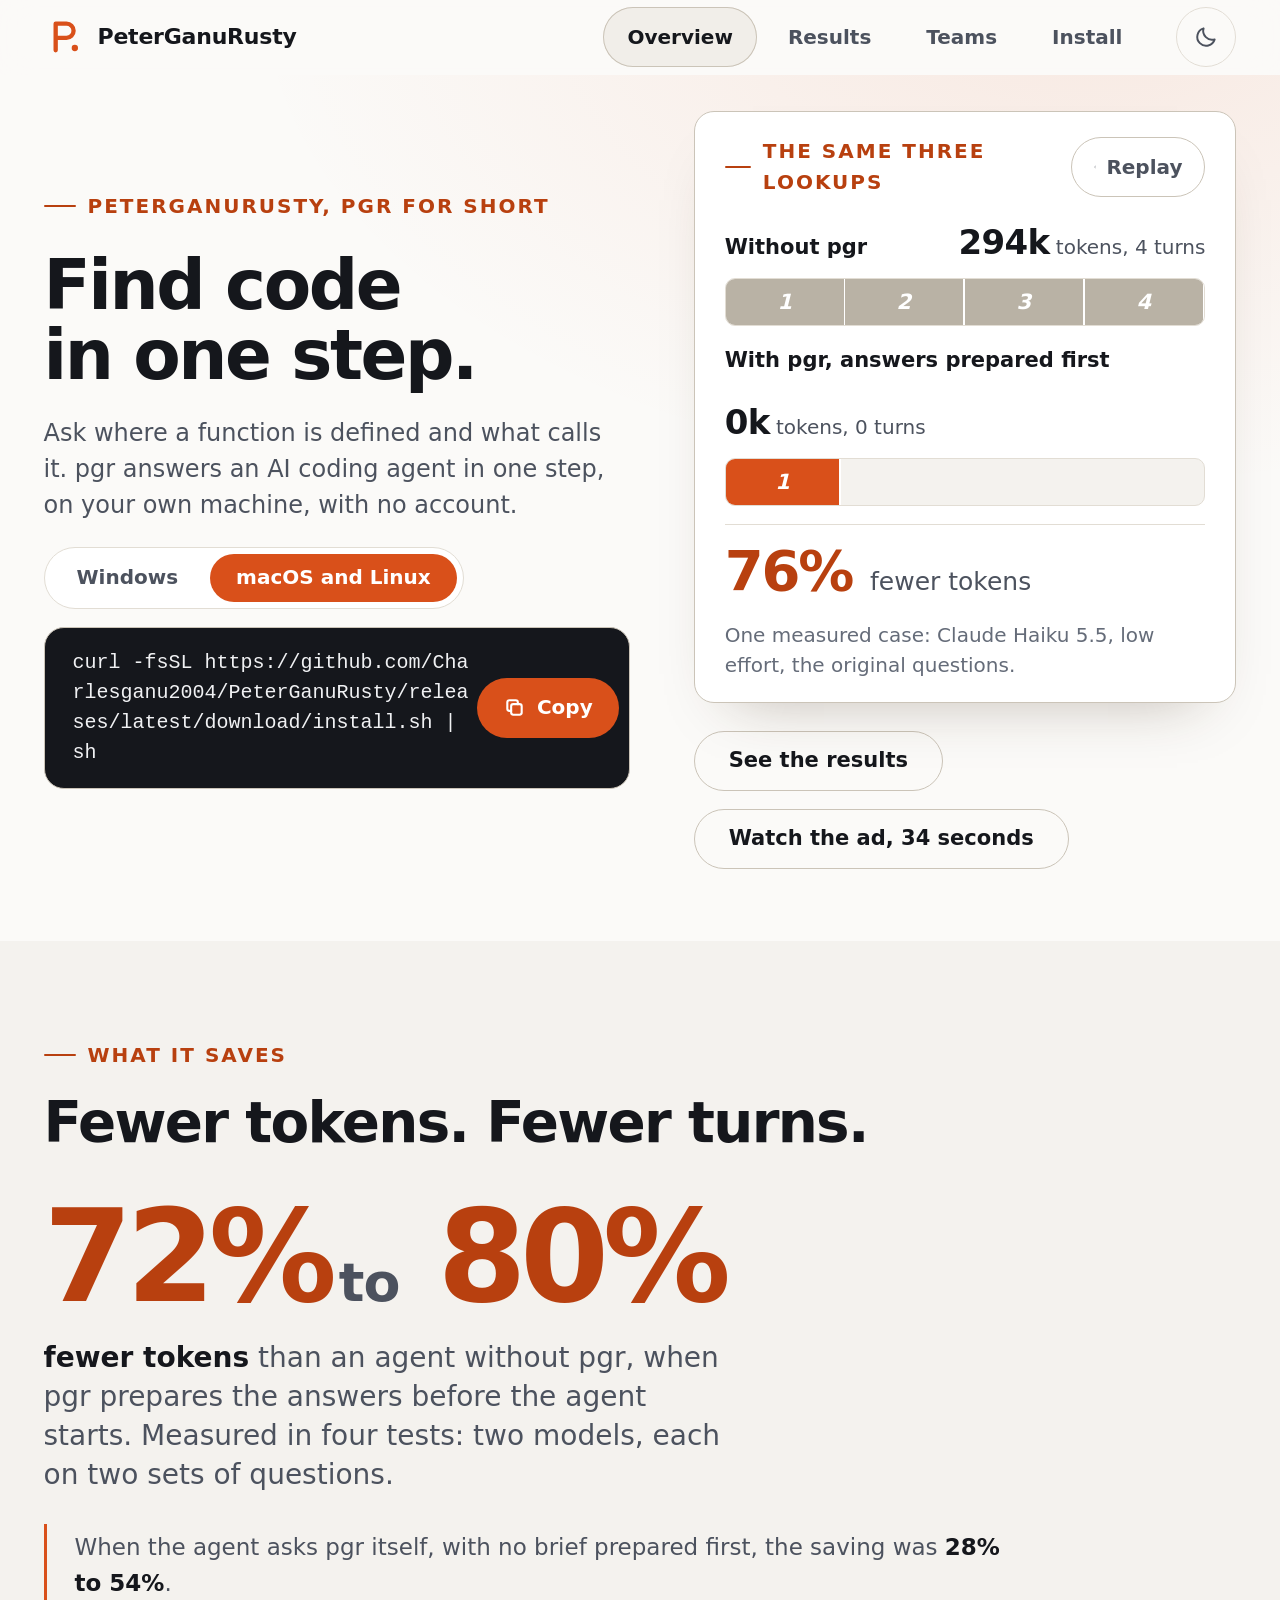
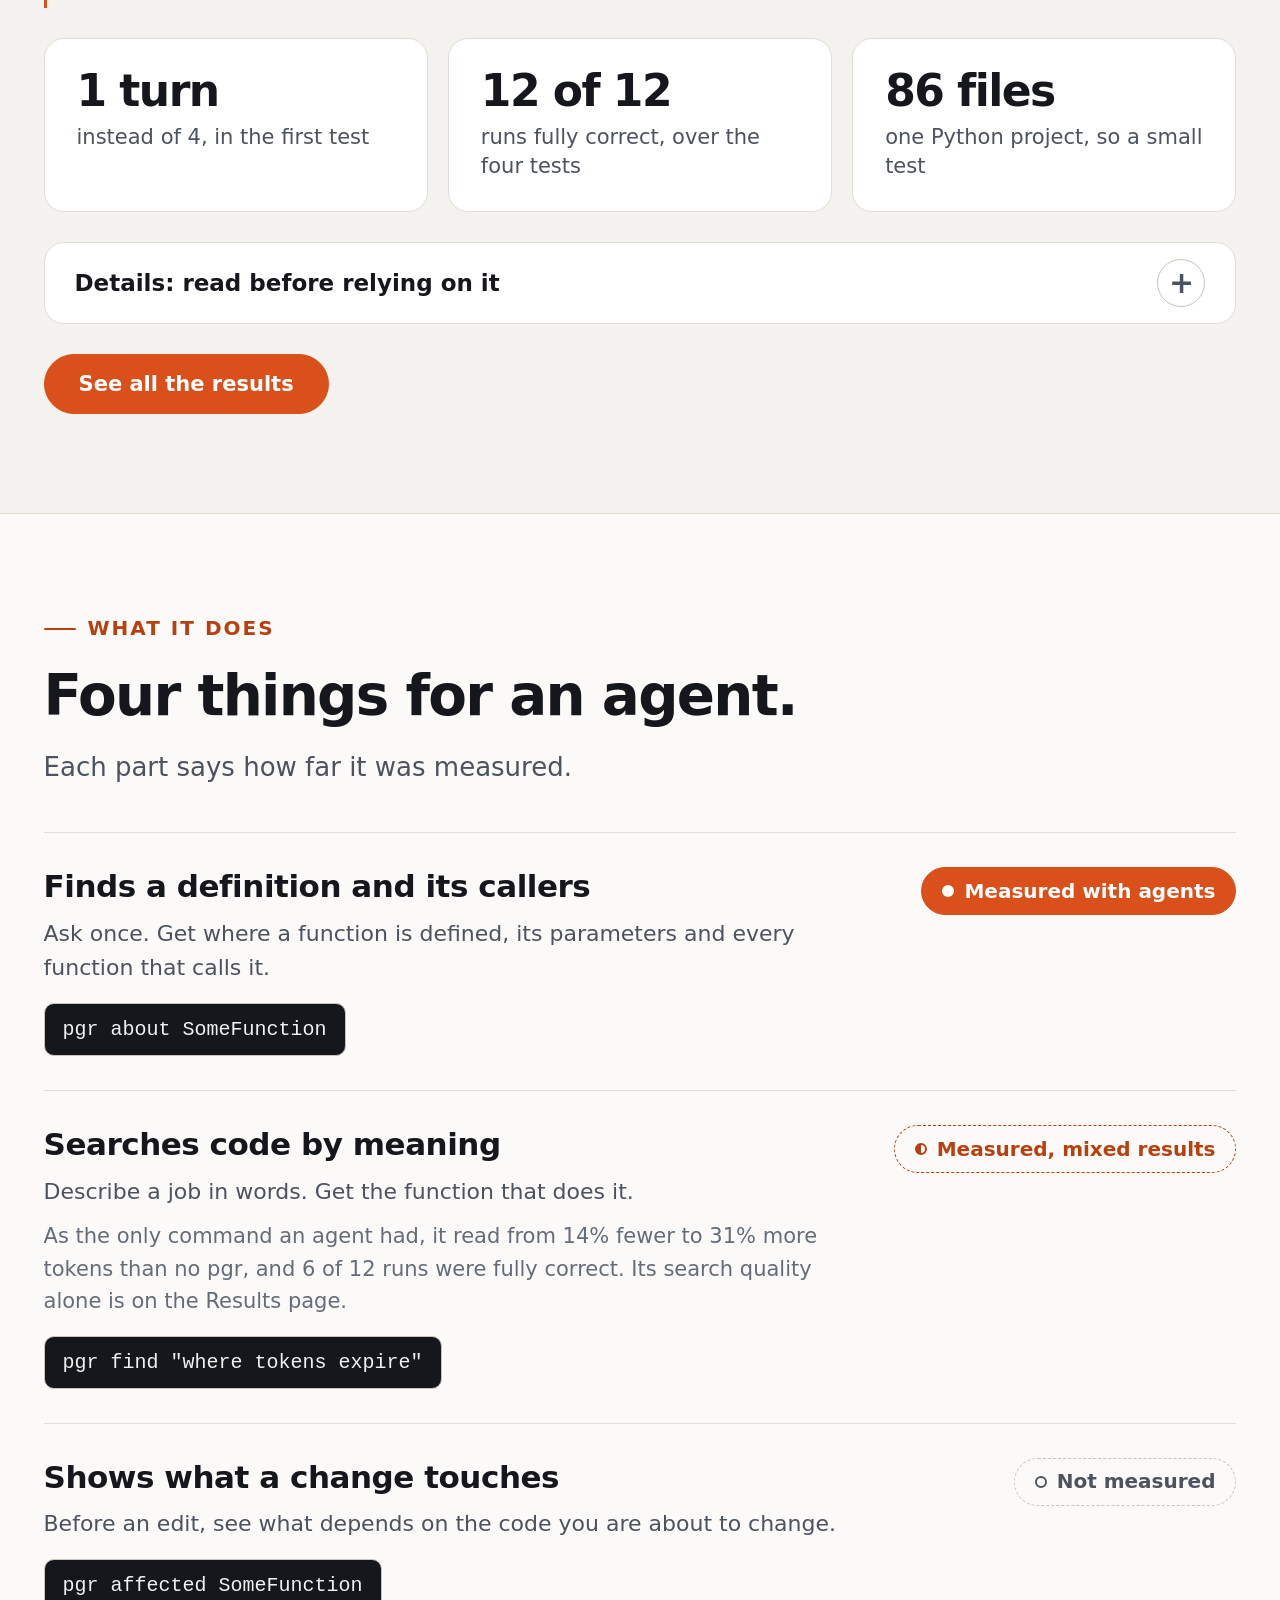
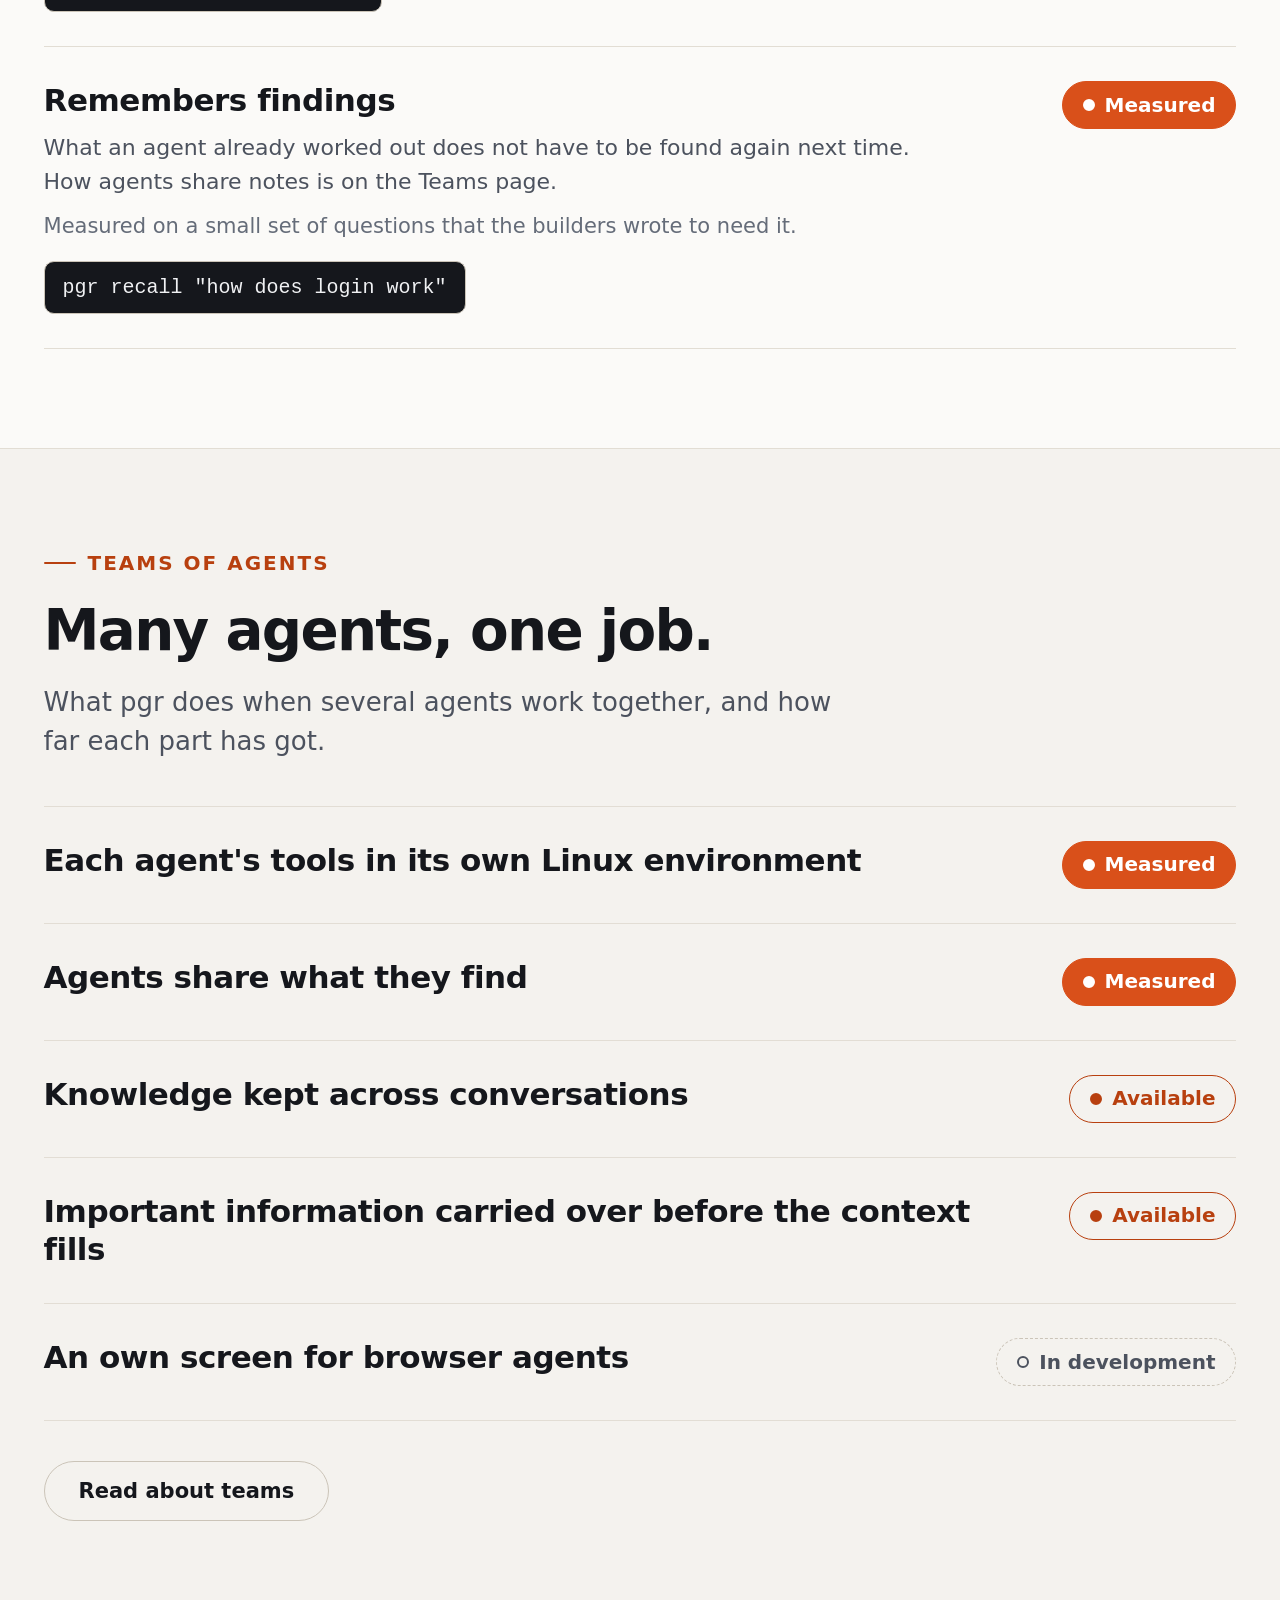
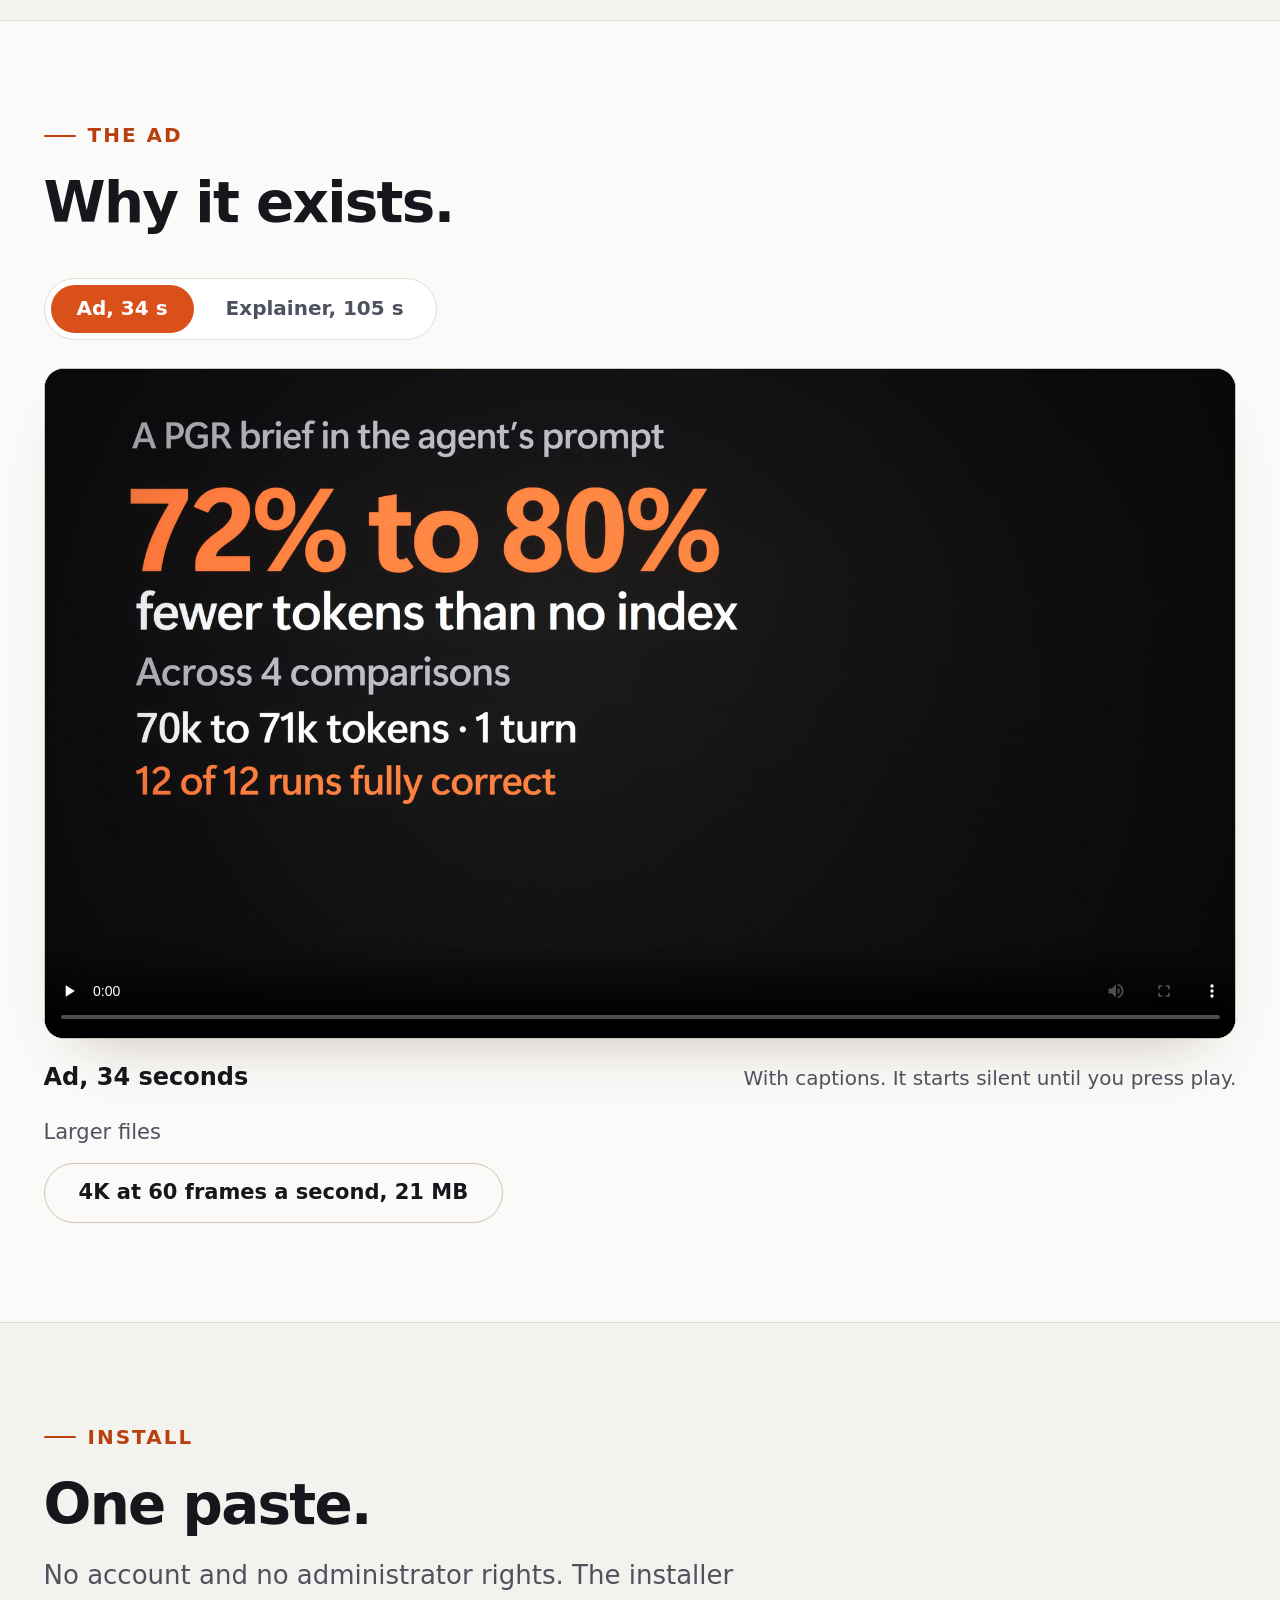
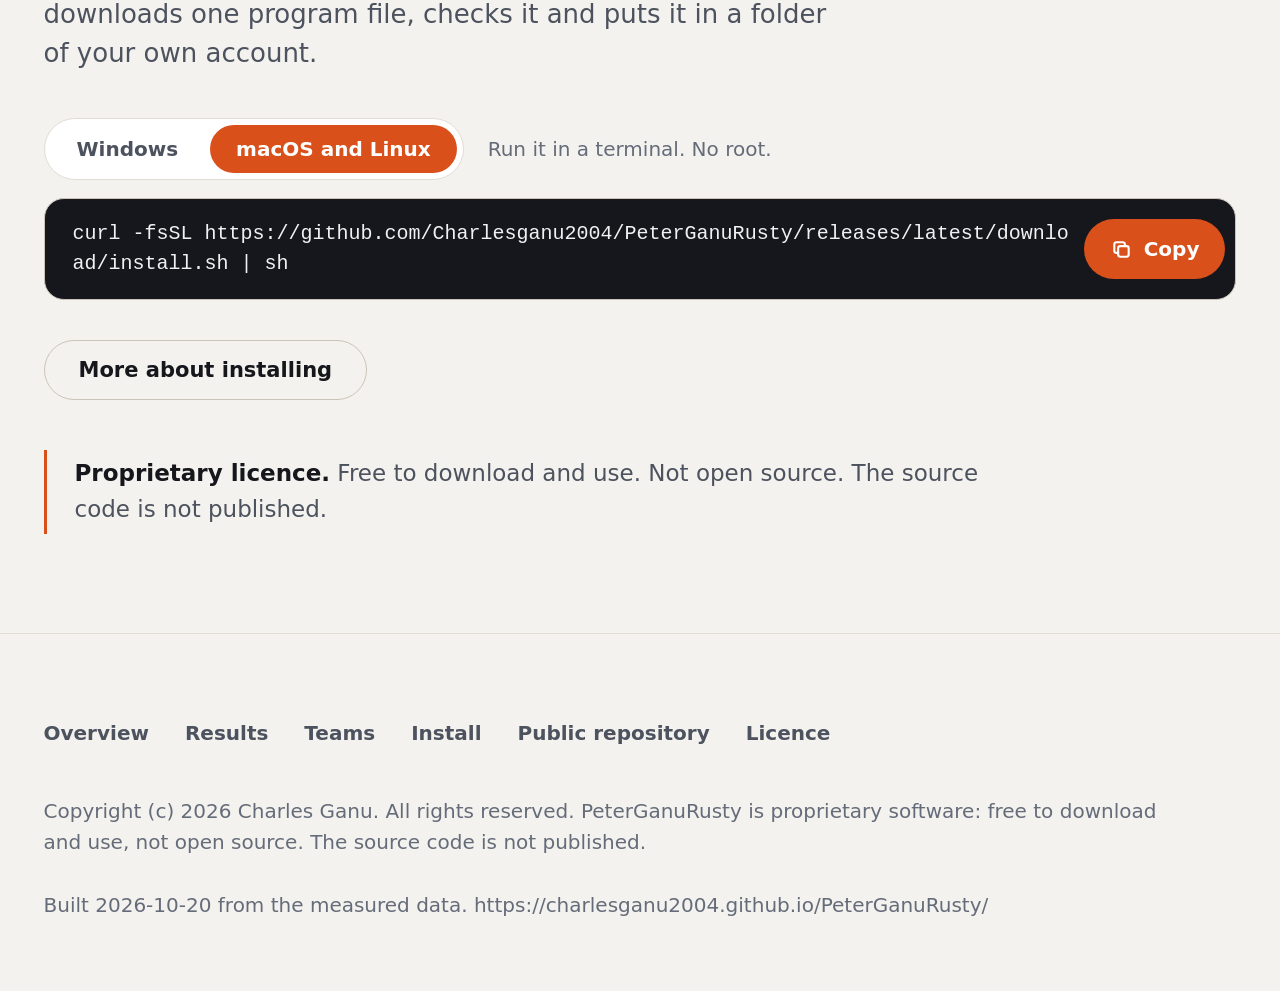
==== commit 4066863f: "Site: results of a full neural network in Rust, measured and not adopted The results page shows the " ====
--- a/docs/index.html
+++ b/docs/index.html
@@ -149,7 +149,7 @@
     <p>Built 2026-10-20 from the measured data. https://charlesganu2004.github.io/PeterGanuRusty/</p>
   </div>
 </footer><!--/slot:foot-->
-<script src="data/showcase.js?v=c8330b98" defer></script>
+<script src="data/showcase.js?v=fea2ef62" defer></script>
 <script src="assets/site.js?v=c5bd0700" defer></script>
 </body>
 </html>
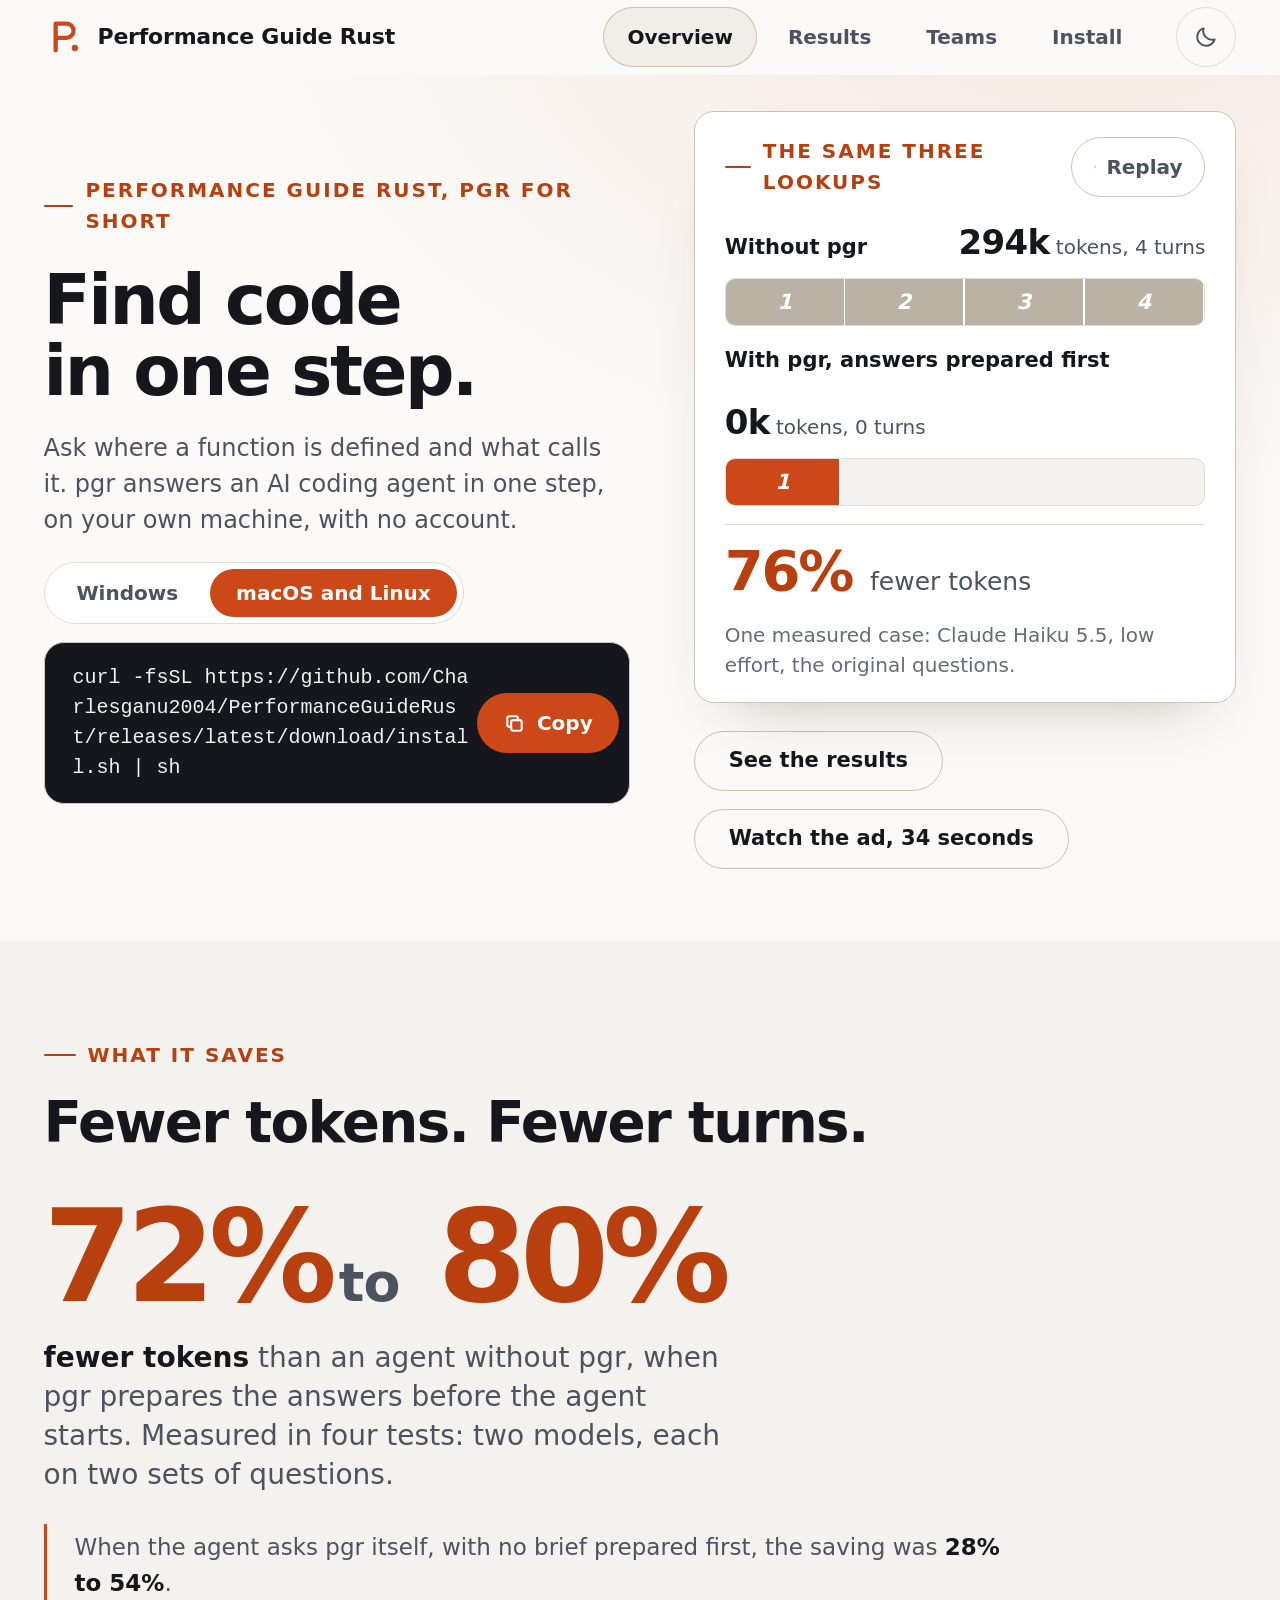
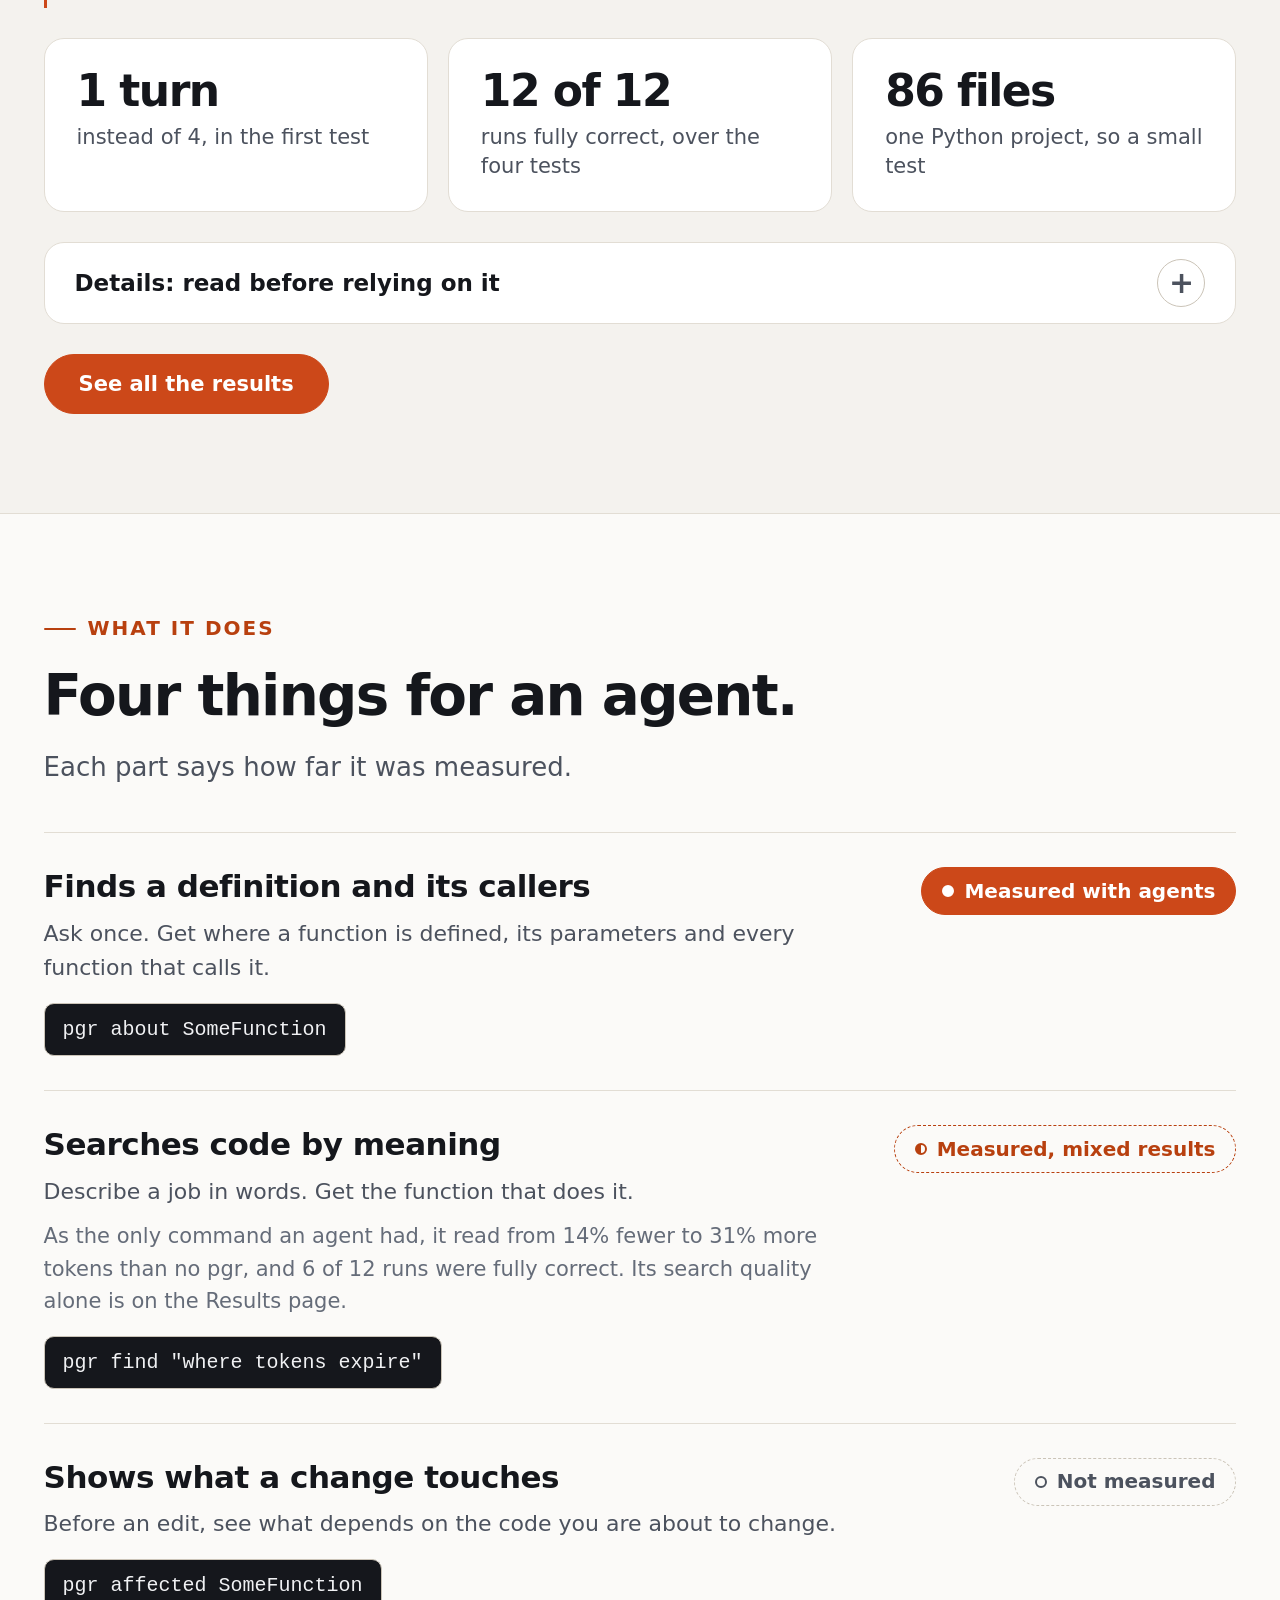
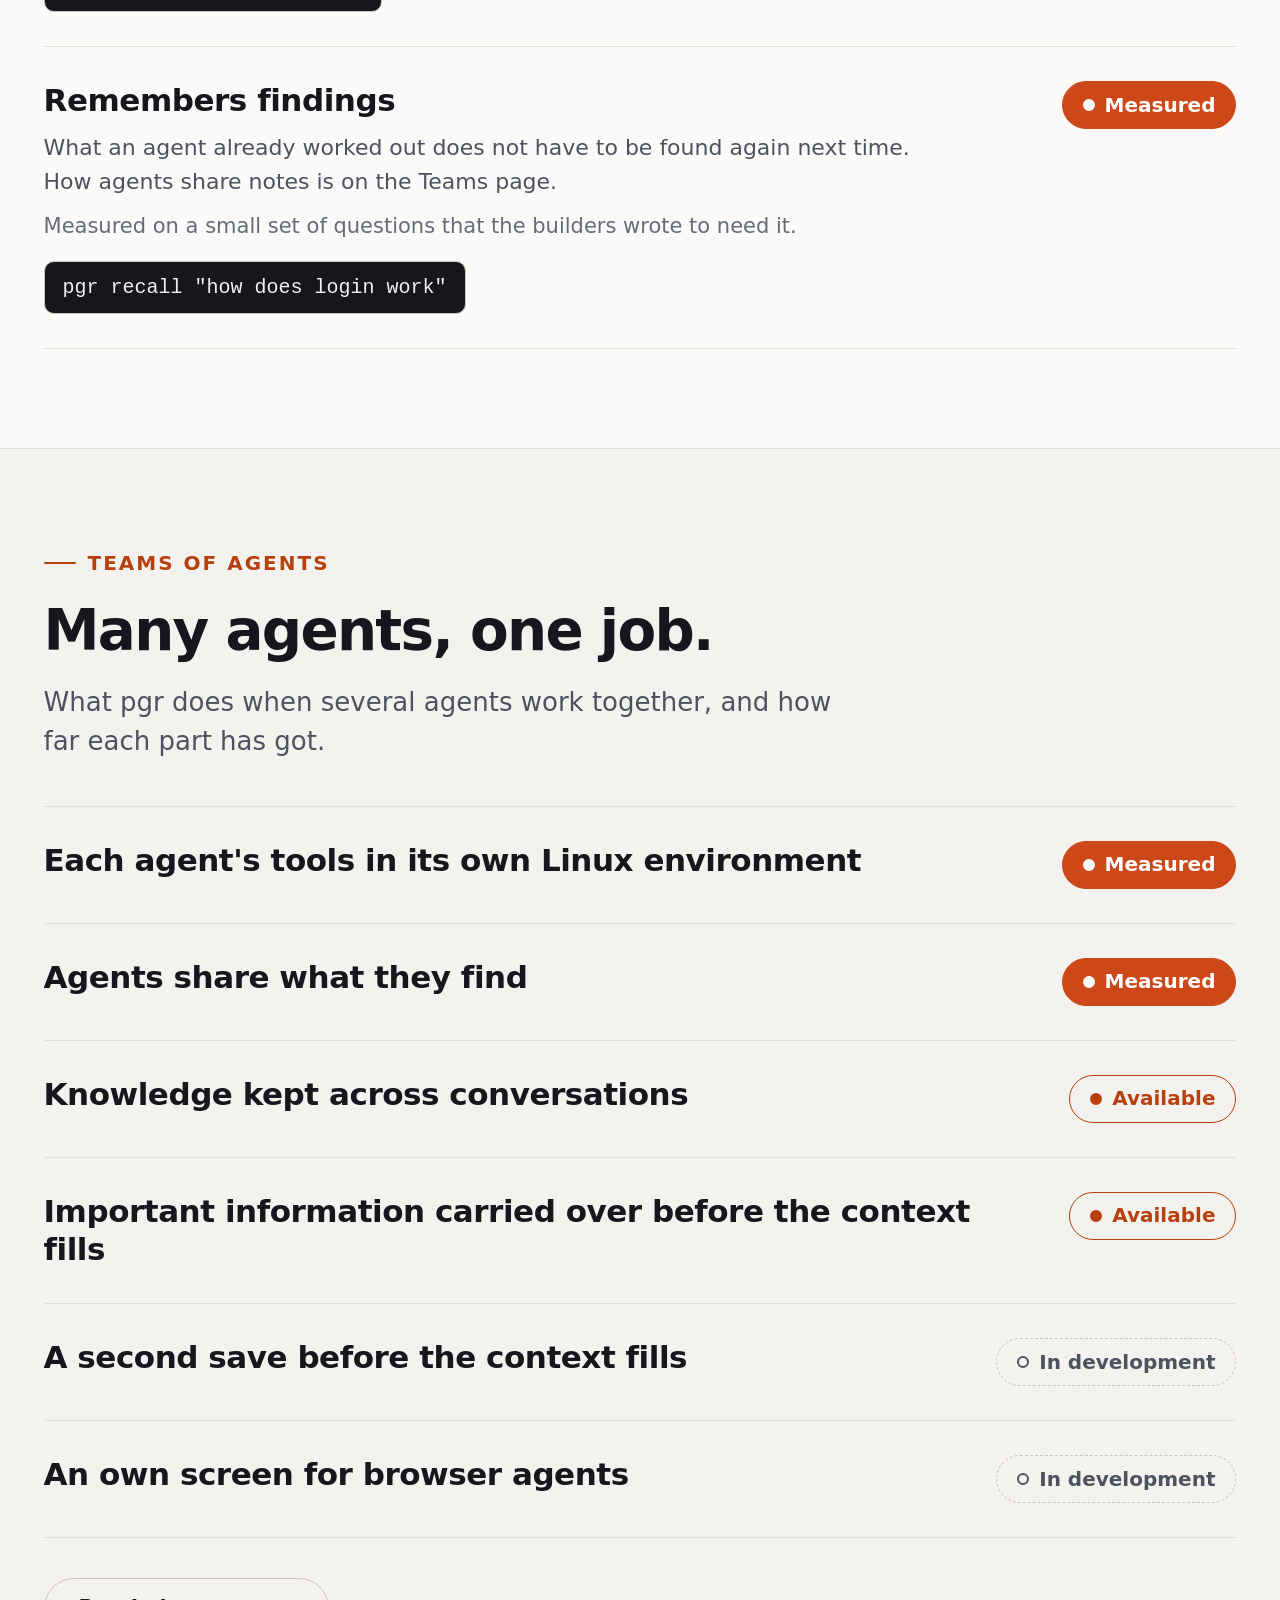
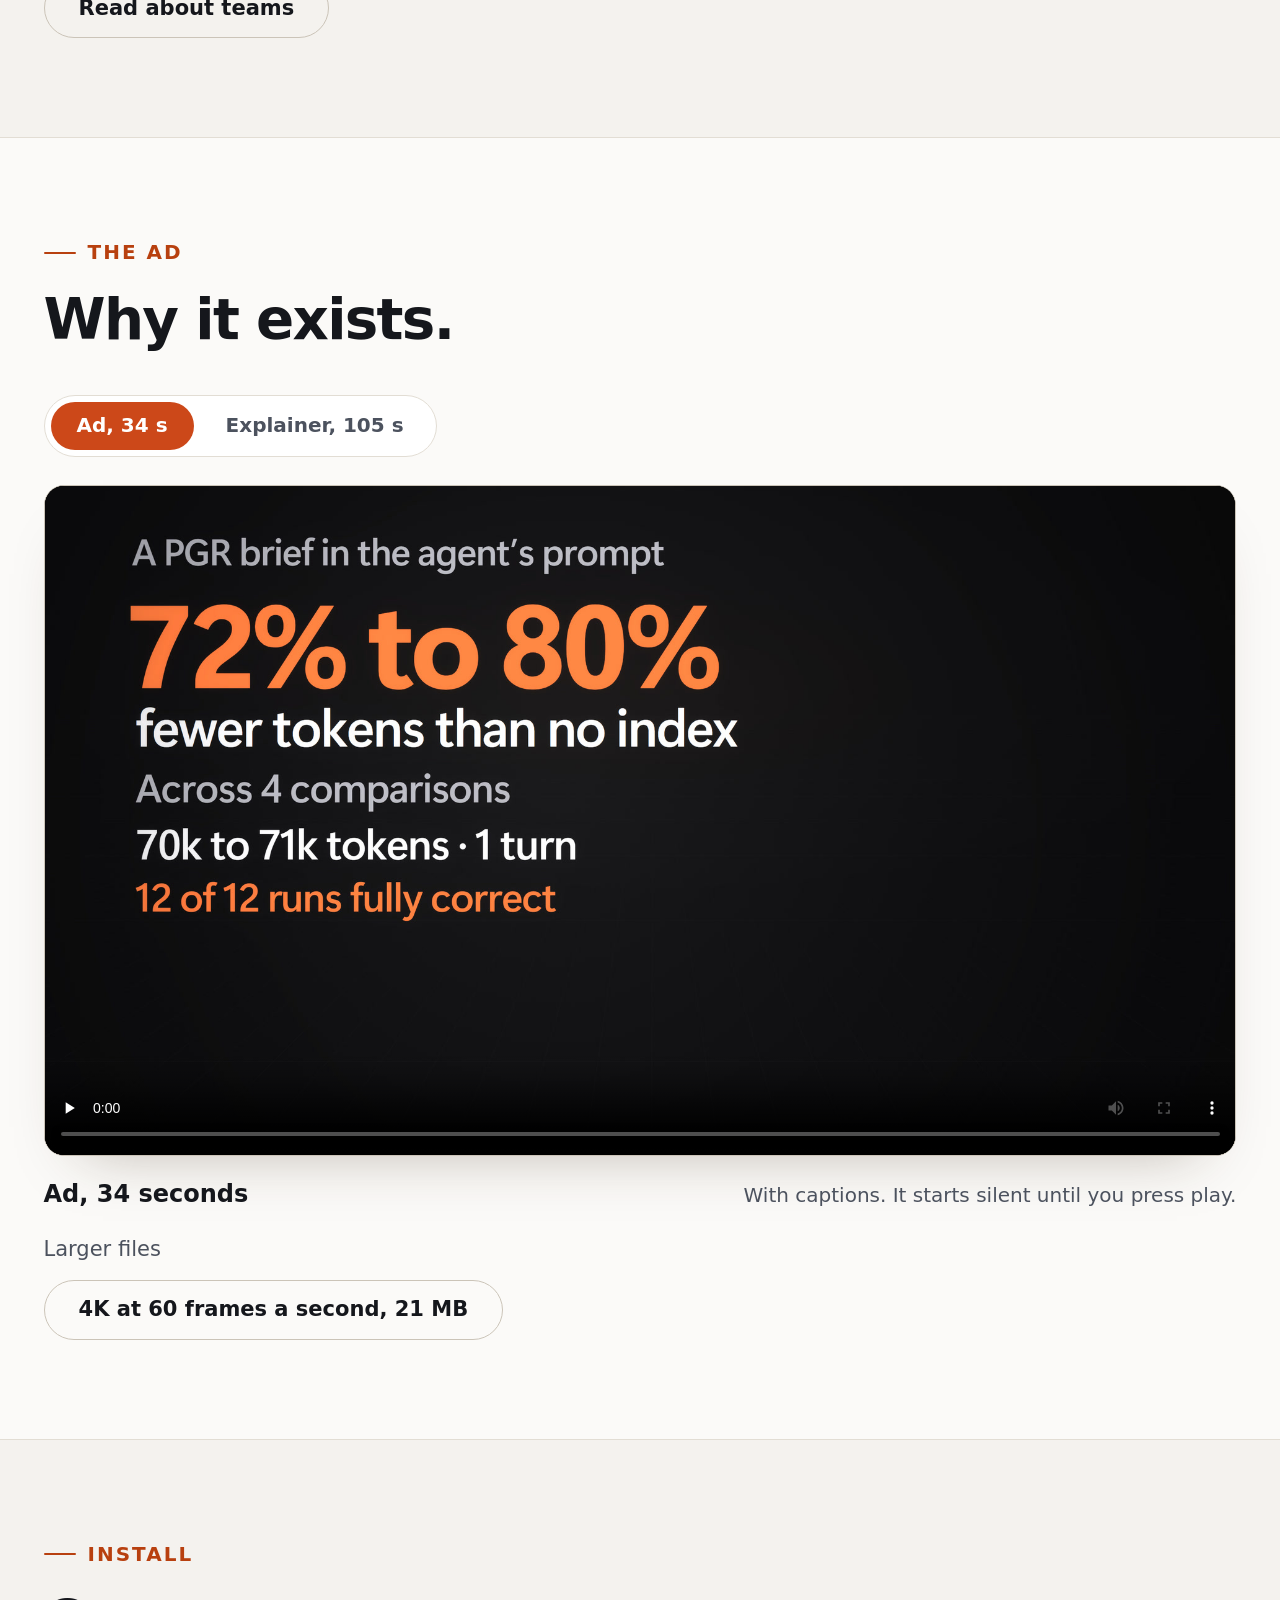
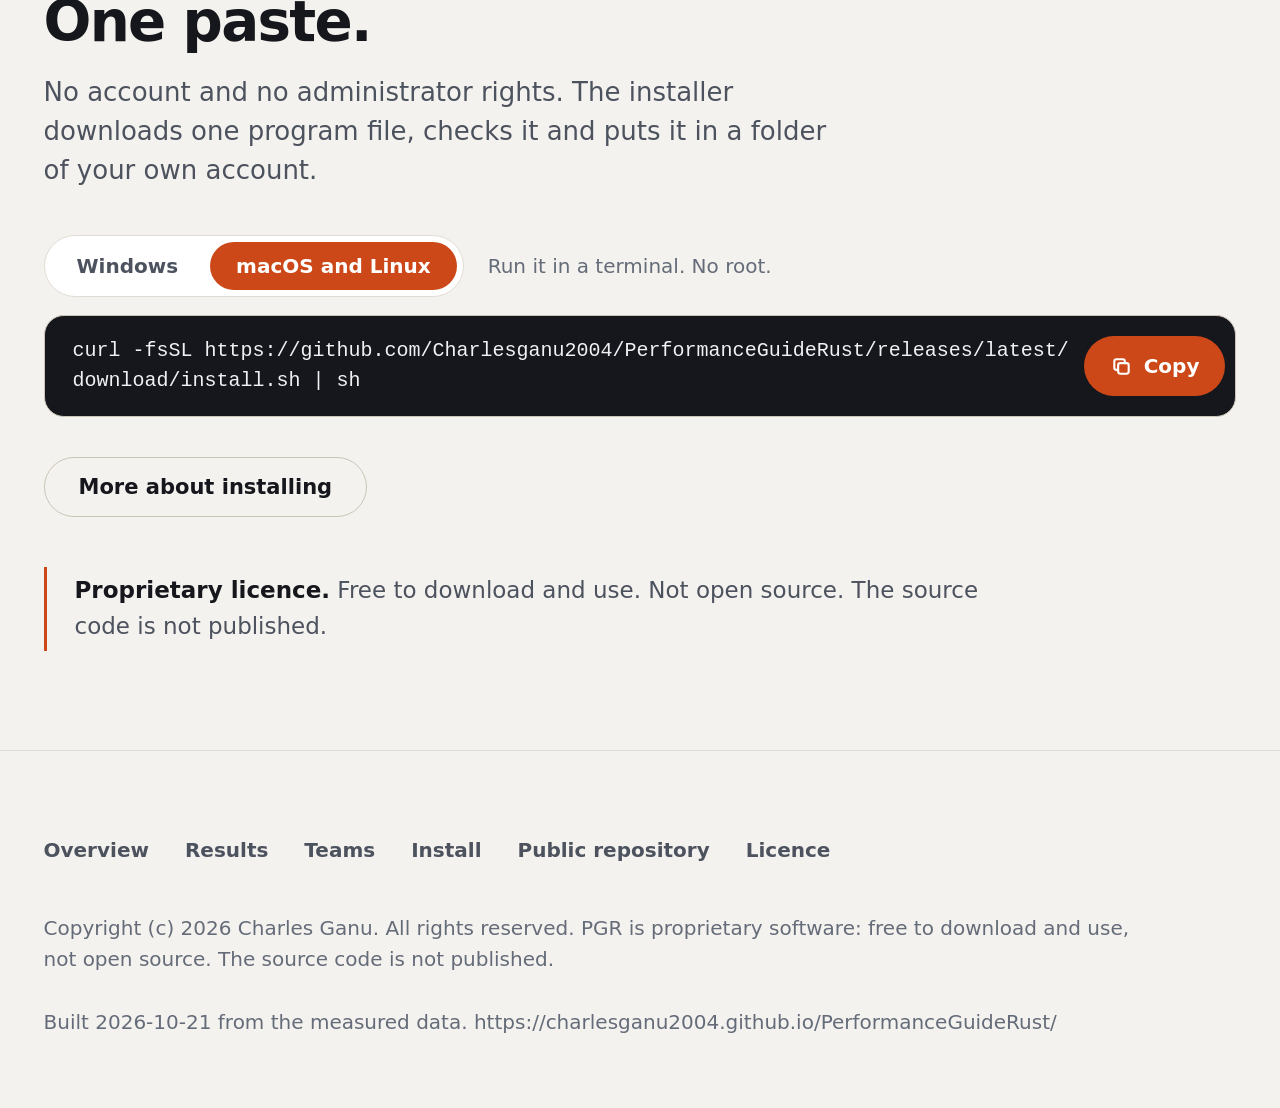
==== commit 8c1cf552: "Rename the project to Performance Guide Rust (PGR) The project was called PeterGanuRusty. It is now " ====
--- a/docs/index.html
+++ b/docs/index.html
@@ -5,20 +5,20 @@
 <meta name="viewport" content="width=device-width, initial-scale=1">
 <meta name="color-scheme" content="dark light">
 <meta name="theme-color" content="#0c0d10">
-<title>PeterGanuRusty (pgr): find code in one step</title>
-<meta name="description" content="PeterGanuRusty (pgr) tells an AI coding agent where a function is defined and what calls it, in one step. It runs on your own machine with no account. Measured results and one install command.">
-<meta property="og:title" content="PeterGanuRusty (pgr): find code in one step">
+<title>Performance Guide Rust (PGR): find code in one step</title>
+<meta name="description" content="Performance Guide Rust (PGR) tells an AI coding agent where a function is defined and what calls it, in one step. It runs on your own machine with no account. Measured results and one install command.">
+<meta property="og:title" content="Performance Guide Rust (PGR): find code in one step">
 <meta property="og:description" content="A command for AI coding agents that finds code in one step. Local, no account, with measured results.">
 <meta property="og:type" content="website">
 <link rel="icon" href="data:image/svg+xml,%3Csvg xmlns='http://www.w3.org/2000/svg' viewBox='0 0 24 24'%3E%3Cpath d='M7 4v16M7 4h6.5a4.25 4.25 0 0 1 0 8.5H7' fill='none' stroke='%23ff7a3d' stroke-width='3.2' stroke-linecap='round' stroke-linejoin='round'/%3E%3Ccircle cx='18.5' cy='18.6' r='1.9' fill='%23ff7a3d'/%3E%3C/svg%3E">
 <script>(function () { var r = document.documentElement; r.className += " js"; try { var t = localStorage.getItem("pgr-theme"); if (t === "light" || t === "dark") r.setAttribute("data-theme", t); } catch (e) { /* no storage: follow the system */ } })();</script>
-<link rel="stylesheet" href="assets/site.css?v=f814f77e">
+<link rel="stylesheet" href="assets/site.css?v=031868c5">
 </head>
 <body class="home">
 <a class="skip" href="#main">Skip to content</a>
 <!--slot:nav--><header class="nav" id="nav">
     <div class="nav-in">
-      <a class="brand" href="index.html" aria-label="PeterGanuRusty, overview"><svg class="logo" viewBox="0 0 24 24" aria-hidden="true" focusable="false"><path d="M7 4v16M7 4h6.5a4.25 4.25 0 0 1 0 8.5H7"/><circle cx="18.5" cy="18.6" r="1.9"/></svg><span>PeterGanuRusty</span></a>
+      <a class="brand" href="index.html" aria-label="Performance Guide Rust (PGR), overview"><svg class="logo" viewBox="0 0 24 24" aria-hidden="true" focusable="false"><path d="M7 4v16M7 4h6.5a4.25 4.25 0 0 1 0 8.5H7"/><circle cx="18.5" cy="18.6" r="1.9"/></svg><span>Performance Guide Rust</span></a>
       <nav class="nav-links" aria-label="Pages">
         <a href="index.html" aria-current="page">Overview</a>
         <a href="results.html">Results</a>
@@ -33,13 +33,13 @@
   <section class="hero" id="top" aria-labelledby="title">
     <div class="wrap hero-grid">
       <div class="hero-copy">
-        <p class="eyebrow">PeterGanuRusty, pgr for short</p>
+        <p class="eyebrow">Performance Guide Rust, PGR for short</p>
         <h1 id="title" class="display" aria-label="Find code in one step."><span class="w" aria-hidden="true" style="--i:0"><span>Find</span></span> <span class="w" aria-hidden="true" style="--i:1"><span>code</span></span> <span class="w" aria-hidden="true" style="--i:2"><span>in</span></span> <span class="w" aria-hidden="true" style="--i:3"><span>one</span></span> <span class="w" aria-hidden="true" style="--i:4"><span>step.</span></span></h1>
         <p class="lede">Ask where a function is defined and what calls it. pgr answers an AI coding agent in one step, on your own machine, with no account.</p>
         <!--slot:cmdbox--><div class="cmd" data-cmdbox>
           <div class="cmd-top"><div class="seg" role="radiogroup" aria-label="System"><button type="button" role="radio" aria-checked="true" tabindex="0" data-value="windows">Windows</button><button type="button" role="radio" aria-checked="false" tabindex="-1" data-value="unix">macOS and Linux</button></div><p class="cmd-note" data-sys="windows">Run it in PowerShell. No administrator rights.</p><p class="cmd-note" data-sys="unix" hidden>Run it in a terminal. No root.</p></div>
-          <div class="cmd-line" data-sys="windows"><code class="cmd-code">irm https://github.com/Charlesganu2004/PeterGanuRusty/releases/latest/download/install.ps1 | iex</code><button type="button" class="copy" data-copy="irm https://github.com/Charlesganu2004/PeterGanuRusty/releases/latest/download/install.ps1 | iex" aria-label="Copy the Windows command"><svg viewBox="0 0 24 24" aria-hidden="true" focusable="false"><rect x="8.5" y="8.5" width="11" height="11" rx="2.2"/><path d="M15.5 8.5V6.7A2.2 2.2 0 0 0 13.3 4.5H6.7A2.2 2.2 0 0 0 4.5 6.7v6.6a2.2 2.2 0 0 0 2.2 2.2h1.8"/></svg><span class="todo">Copy</span><span class="done">Copied</span></button></div>
-          <div class="cmd-line" data-sys="unix" hidden><code class="cmd-code">curl -fsSL https://github.com/Charlesganu2004/PeterGanuRusty/releases/latest/download/install.sh | sh</code><button type="button" class="copy" data-copy="curl -fsSL https://github.com/Charlesganu2004/PeterGanuRusty/releases/latest/download/install.sh | sh" aria-label="Copy the macOS and Linux command"><svg viewBox="0 0 24 24" aria-hidden="true" focusable="false"><rect x="8.5" y="8.5" width="11" height="11" rx="2.2"/><path d="M15.5 8.5V6.7A2.2 2.2 0 0 0 13.3 4.5H6.7A2.2 2.2 0 0 0 4.5 6.7v6.6a2.2 2.2 0 0 0 2.2 2.2h1.8"/></svg><span class="todo">Copy</span><span class="done">Copied</span></button></div>
+          <div class="cmd-line" data-sys="windows"><code class="cmd-code">irm https://github.com/Charlesganu2004/PerformanceGuideRust/releases/latest/download/install.ps1 | iex</code><button type="button" class="copy" data-copy="irm https://github.com/Charlesganu2004/PerformanceGuideRust/releases/latest/download/install.ps1 | iex" aria-label="Copy the Windows command"><svg viewBox="0 0 24 24" aria-hidden="true" focusable="false"><rect x="8.5" y="8.5" width="11" height="11" rx="2.2"/><path d="M15.5 8.5V6.7A2.2 2.2 0 0 0 13.3 4.5H6.7A2.2 2.2 0 0 0 4.5 6.7v6.6a2.2 2.2 0 0 0 2.2 2.2h1.8"/></svg><span class="todo">Copy</span><span class="done">Copied</span></button></div>
+          <div class="cmd-line" data-sys="unix" hidden><code class="cmd-code">curl -fsSL https://github.com/Charlesganu2004/PerformanceGuideRust/releases/latest/download/install.sh | sh</code><button type="button" class="copy" data-copy="curl -fsSL https://github.com/Charlesganu2004/PerformanceGuideRust/releases/latest/download/install.sh | sh" aria-label="Copy the macOS and Linux command"><svg viewBox="0 0 24 24" aria-hidden="true" focusable="false"><rect x="8.5" y="8.5" width="11" height="11" rx="2.2"/><path d="M15.5 8.5V6.7A2.2 2.2 0 0 0 13.3 4.5H6.7A2.2 2.2 0 0 0 4.5 6.7v6.6a2.2 2.2 0 0 0 2.2 2.2h1.8"/></svg><span class="todo">Copy</span><span class="done">Copied</span></button></div>
         </div><!--/slot:cmdbox-->
       </div>
       <div class="hero-side">
@@ -95,6 +95,7 @@
         <article class="row"><div><h3>Agents share what they find</h3></div><span class="chip chip--measured">Measured</span></article>
         <article class="row"><div><h3>Knowledge kept across conversations</h3></div><span class="chip chip--available">Available</span></article>
         <article class="row"><div><h3>Important information carried over before the context fills</h3></div><span class="chip chip--available">Available</span></article>
+        <article class="row"><div><h3>A second save before the context fills</h3></div><span class="chip chip--dev">In development</span></article>
         <article class="row"><div><h3>An own screen for browser agents</h3></div><span class="chip chip--dev">In development</span></article>
       </div><!--/slot:teams-->
       <div class="btn-row rv" style="margin-top:2rem"><a class="btn" href="teams.html">Read about teams</a></div>
@@ -133,8 +134,8 @@
       <div class="screen-head rv"><p class="eyebrow">Install</p><h2 class="title" id="install-h">One paste.</h2><p class="lede">No account and no administrator rights. The installer downloads one program file, checks it and puts it in a folder of your own account.</p></div>
       <div class="rv"><!--slot:cmdbox--><div class="cmd" data-cmdbox>
           <div class="cmd-top"><div class="seg" role="radiogroup" aria-label="System"><button type="button" role="radio" aria-checked="true" tabindex="0" data-value="windows">Windows</button><button type="button" role="radio" aria-checked="false" tabindex="-1" data-value="unix">macOS and Linux</button></div><p class="cmd-note" data-sys="windows">Run it in PowerShell. No administrator rights.</p><p class="cmd-note" data-sys="unix" hidden>Run it in a terminal. No root.</p></div>
-          <div class="cmd-line" data-sys="windows"><code class="cmd-code">irm https://github.com/Charlesganu2004/PeterGanuRusty/releases/latest/download/install.ps1 | iex</code><button type="button" class="copy" data-copy="irm https://github.com/Charlesganu2004/PeterGanuRusty/releases/latest/download/install.ps1 | iex" aria-label="Copy the Windows command"><svg viewBox="0 0 24 24" aria-hidden="true" focusable="false"><rect x="8.5" y="8.5" width="11" height="11" rx="2.2"/><path d="M15.5 8.5V6.7A2.2 2.2 0 0 0 13.3 4.5H6.7A2.2 2.2 0 0 0 4.5 6.7v6.6a2.2 2.2 0 0 0 2.2 2.2h1.8"/></svg><span class="todo">Copy</span><span class="done">Copied</span></button></div>
-          <div class="cmd-line" data-sys="unix" hidden><code class="cmd-code">curl -fsSL https://github.com/Charlesganu2004/PeterGanuRusty/releases/latest/download/install.sh | sh</code><button type="button" class="copy" data-copy="curl -fsSL https://github.com/Charlesganu2004/PeterGanuRusty/releases/latest/download/install.sh | sh" aria-label="Copy the macOS and Linux command"><svg viewBox="0 0 24 24" aria-hidden="true" focusable="false"><rect x="8.5" y="8.5" width="11" height="11" rx="2.2"/><path d="M15.5 8.5V6.7A2.2 2.2 0 0 0 13.3 4.5H6.7A2.2 2.2 0 0 0 4.5 6.7v6.6a2.2 2.2 0 0 0 2.2 2.2h1.8"/></svg><span class="todo">Copy</span><span class="done">Copied</span></button></div>
+          <div class="cmd-line" data-sys="windows"><code class="cmd-code">irm https://github.com/Charlesganu2004/PerformanceGuideRust/releases/latest/download/install.ps1 | iex</code><button type="button" class="copy" data-copy="irm https://github.com/Charlesganu2004/PerformanceGuideRust/releases/latest/download/install.ps1 | iex" aria-label="Copy the Windows command"><svg viewBox="0 0 24 24" aria-hidden="true" focusable="false"><rect x="8.5" y="8.5" width="11" height="11" rx="2.2"/><path d="M15.5 8.5V6.7A2.2 2.2 0 0 0 13.3 4.5H6.7A2.2 2.2 0 0 0 4.5 6.7v6.6a2.2 2.2 0 0 0 2.2 2.2h1.8"/></svg><span class="todo">Copy</span><span class="done">Copied</span></button></div>
+          <div class="cmd-line" data-sys="unix" hidden><code class="cmd-code">curl -fsSL https://github.com/Charlesganu2004/PerformanceGuideRust/releases/latest/download/install.sh | sh</code><button type="button" class="copy" data-copy="curl -fsSL https://github.com/Charlesganu2004/PerformanceGuideRust/releases/latest/download/install.sh | sh" aria-label="Copy the macOS and Linux command"><svg viewBox="0 0 24 24" aria-hidden="true" focusable="false"><rect x="8.5" y="8.5" width="11" height="11" rx="2.2"/><path d="M15.5 8.5V6.7A2.2 2.2 0 0 0 13.3 4.5H6.7A2.2 2.2 0 0 0 4.5 6.7v6.6a2.2 2.2 0 0 0 2.2 2.2h1.8"/></svg><span class="todo">Copy</span><span class="done">Copied</span></button></div>
         </div><!--/slot:cmdbox--></div>
       <div class="btn-row rv" style="margin-top:2rem"><a class="btn" href="install.html">More about installing</a></div>
       <p class="note rv" style="margin-top:2.5rem"><b>Proprietary licence.</b> Free to download and use. Not open source. The source code is not published.</p>
@@ -144,12 +145,12 @@
 </main>
 <!--slot:foot--><footer class="foot">
   <div class="wrap foot-in">
-    <nav aria-label="More"><a href="index.html">Overview</a><a href="results.html">Results</a><a href="teams.html">Teams</a><a href="install.html">Install</a><a href="https://github.com/Charlesganu2004/PeterGanuRusty">Public repository</a><a href="https://github.com/Charlesganu2004/PeterGanuRusty/blob/main/LICENSE.txt">Licence</a></nav>
-    <p>Copyright (c) 2026 Charles Ganu. All rights reserved. PeterGanuRusty is proprietary software: free to download and use, not open source. The source code is not published.</p>
-    <p>Built 2026-10-20 from the measured data. https://charlesganu2004.github.io/PeterGanuRusty/</p>
+    <nav aria-label="More"><a href="index.html">Overview</a><a href="results.html">Results</a><a href="teams.html">Teams</a><a href="install.html">Install</a><a href="https://github.com/Charlesganu2004/PerformanceGuideRust">Public repository</a><a href="https://github.com/Charlesganu2004/PerformanceGuideRust/blob/main/LICENSE.txt">Licence</a></nav>
+    <p>Copyright (c) 2026 Charles Ganu. All rights reserved. PGR is proprietary software: free to download and use, not open source. The source code is not published.</p>
+    <p>Built 2026-10-21 from the measured data. https://charlesganu2004.github.io/PerformanceGuideRust/</p>
   </div>
 </footer><!--/slot:foot-->
-<script src="data/showcase.js?v=fea2ef62" defer></script>
-<script src="assets/site.js?v=c5bd0700" defer></script>
+<script src="data/showcase.js?v=a7c671f1" defer></script>
+<script src="assets/site.js?v=b75e6222" defer></script>
 </body>
 </html>
--- a/docs/assets/site.css
+++ b/docs/assets/site.css
@@ -1,4 +1,4 @@
-/* PeterGanuRusty site. One theme in two lights, one rust accent, one radius scale.
+/* Performance Guide Rust site. One theme in two lights, one rust accent, one radius scale.
    Built for a desktop screen: the root size grows with the window (20 px up to 1536 wide, 25 px at 1920, 28 px from 2150),
    body text is never under 20 px at the common sizes, every control is at least 3 rem (60 px) tall, and each section holds
    one idea and one big number. Motion is transform and opacity only and stops for people who ask for less. */
@@ -50,10 +50,10 @@
     --text: #15171c;
     --muted: #4c525e;
     --faint: #656c79;
-    --accent: #d9501a;
+    --accent: #cc4819;
     --accent-ink: #b8400f;
     --on-accent: #ffffff;
-    --accent-soft: rgba(217, 80, 26, .10);
+    --accent-soft: rgba(204, 72, 25, .10);
     --bar-ref: #b9b2a5;
     --glass: rgba(251, 250, 248, .86);
     --code-bg: #15171c;
@@ -72,10 +72,10 @@
   --text: #15171c;
   --muted: #4c525e;
   --faint: #656c79;
-  --accent: #d9501a;
+  --accent: #cc4819;
   --accent-ink: #b8400f;
   --on-accent: #ffffff;
-  --accent-soft: rgba(217, 80, 26, .10);
+  --accent-soft: rgba(204, 72, 25, .10);
   --bar-ref: #b9b2a5;
   --glass: rgba(251, 250, 248, .86);
   --code-bg: #15171c;
@@ -127,7 +127,9 @@
   :root:not([data-theme="dark"]) .icon-btn .sun { display: none; }
   :root:not([data-theme="dark"]) .icon-btn .moon { display: block; }
 }
-@media (max-width: 760px) { .nav-in { gap: .4rem; } .nav-links a { padding: 0 .7rem; } .brand span { display: none; } }
+/* The name "Performance Guide Rust" next to the four links needs about 900 px of the bar: below 1000 px the logo stands alone. */
+@media (max-width: 1000px) { .brand span { display: none; } }
+@media (max-width: 760px) { .nav-in { gap: .4rem; } .nav-links a { padding: 0 .7rem; } }
 @media (max-width: 480px) { .nav-links { gap: 0; } .nav-links a { padding: 0 .5rem; font-size: .9rem; } .icon-btn { width: 48px; height: 48px; } }
 
 /* ---------- type ---------- */
@@ -168,6 +170,8 @@
 .seg button:hover { color: var(--text); }
 .seg button[aria-checked="true"] { background: var(--accent); color: var(--on-accent); }
 .seg button:focus-visible { outline-offset: 1px; }
+/* the three model names do not fit side by side on a phone: the choices wrap, in a rounded box and no longer a pill */
+@media (max-width: 760px) { .seg { flex-wrap: wrap; max-width: 100%; border-radius: var(--r-l); } .seg button { flex: 1 1 auto; } }
 
 /* the install command */
 .cmd { display: grid; gap: .9rem; }
@@ -277,6 +281,15 @@
 
 .note { border-left: 3px solid var(--accent); padding: .3rem 0 .3rem 1.4rem; font-size: 1.15rem; color: var(--muted); max-width: 48rem; }
 .note b { color: var(--text); font-weight: 600; }
+.note p + p { margin-top: .9rem; }
+
+/* a second result inside a section (the graphics card under the neural network), set apart by a rule and a heading of its own */
+.subsection { display: grid; grid-template-columns: minmax(0, 1fr); gap: clamp(1.5rem, 3vh, 2.4rem); border-top: 1px solid var(--line); padding-top: clamp(2rem, 5vh, 3.4rem); margin-top: .5rem; }
+.sub-head { font-size: clamp(1.7rem, 2.6vw, 2.5rem); line-height: 1.12; letter-spacing: -.025em; font-weight: 700; text-wrap: balance; }
+
+/* the line under a team item that says what was not confirmed in a live client */
+.item p.fine { font-size: 1.05rem; color: var(--faint); }
+.item p.fine b { color: var(--muted); font-weight: 650; }
 
 /* a run of copy under a block, and the two halves of a pair */
 .after { margin-top: 2rem; }
@@ -336,9 +349,11 @@
 .picker-row { display: flex; flex-wrap: wrap; align-items: center; gap: .6rem 1.2rem; }
 .picker-label { font-weight: 650; color: var(--muted); min-width: 7.5rem; }
 .tbl-wrap { overflow-x: auto; border: 1px solid var(--line); border-radius: var(--r-l); background: var(--surface); }
+.tbl-wrap:focus-visible { border-radius: var(--r-l); }
 .tbl { width: 100%; border-collapse: collapse; font-size: 1rem; }
 .tbl th, .tbl td { padding: .95rem 1.1rem; text-align: right; border-bottom: 1px solid var(--line); font-variant-numeric: tabular-nums; white-space: nowrap; }
 .tbl th:first-child, .tbl td:first-child { text-align: left; white-space: normal; min-width: 17rem; }
+@media (max-width: 760px) { .tbl th:first-child, .tbl td:first-child { min-width: 10rem; } }
 .tbl thead th { font-size: 1rem; color: var(--muted); font-weight: 650; background: var(--bg-2); }
 .tbl tbody tr:last-child th, .tbl tbody tr:last-child td { border-bottom: 0; }
 .tbl tbody th { font-weight: 560; }
@@ -367,7 +382,7 @@
 .foot nav { display: flex; flex-wrap: wrap; gap: .4rem 1.8rem; }
 .foot nav a { display: inline-flex; align-items: center; min-height: var(--control); color: var(--muted); font-weight: 560; text-decoration: none; }
 .foot nav a:hover { color: var(--text); text-decoration: underline; }
-.foot p { color: var(--faint); font-size: 1rem; max-width: 56rem; }
+.foot p { color: var(--faint); font-size: 1rem; max-width: 56rem; overflow-wrap: anywhere; }
 
 /* ---------- reveal ---------- */
 
